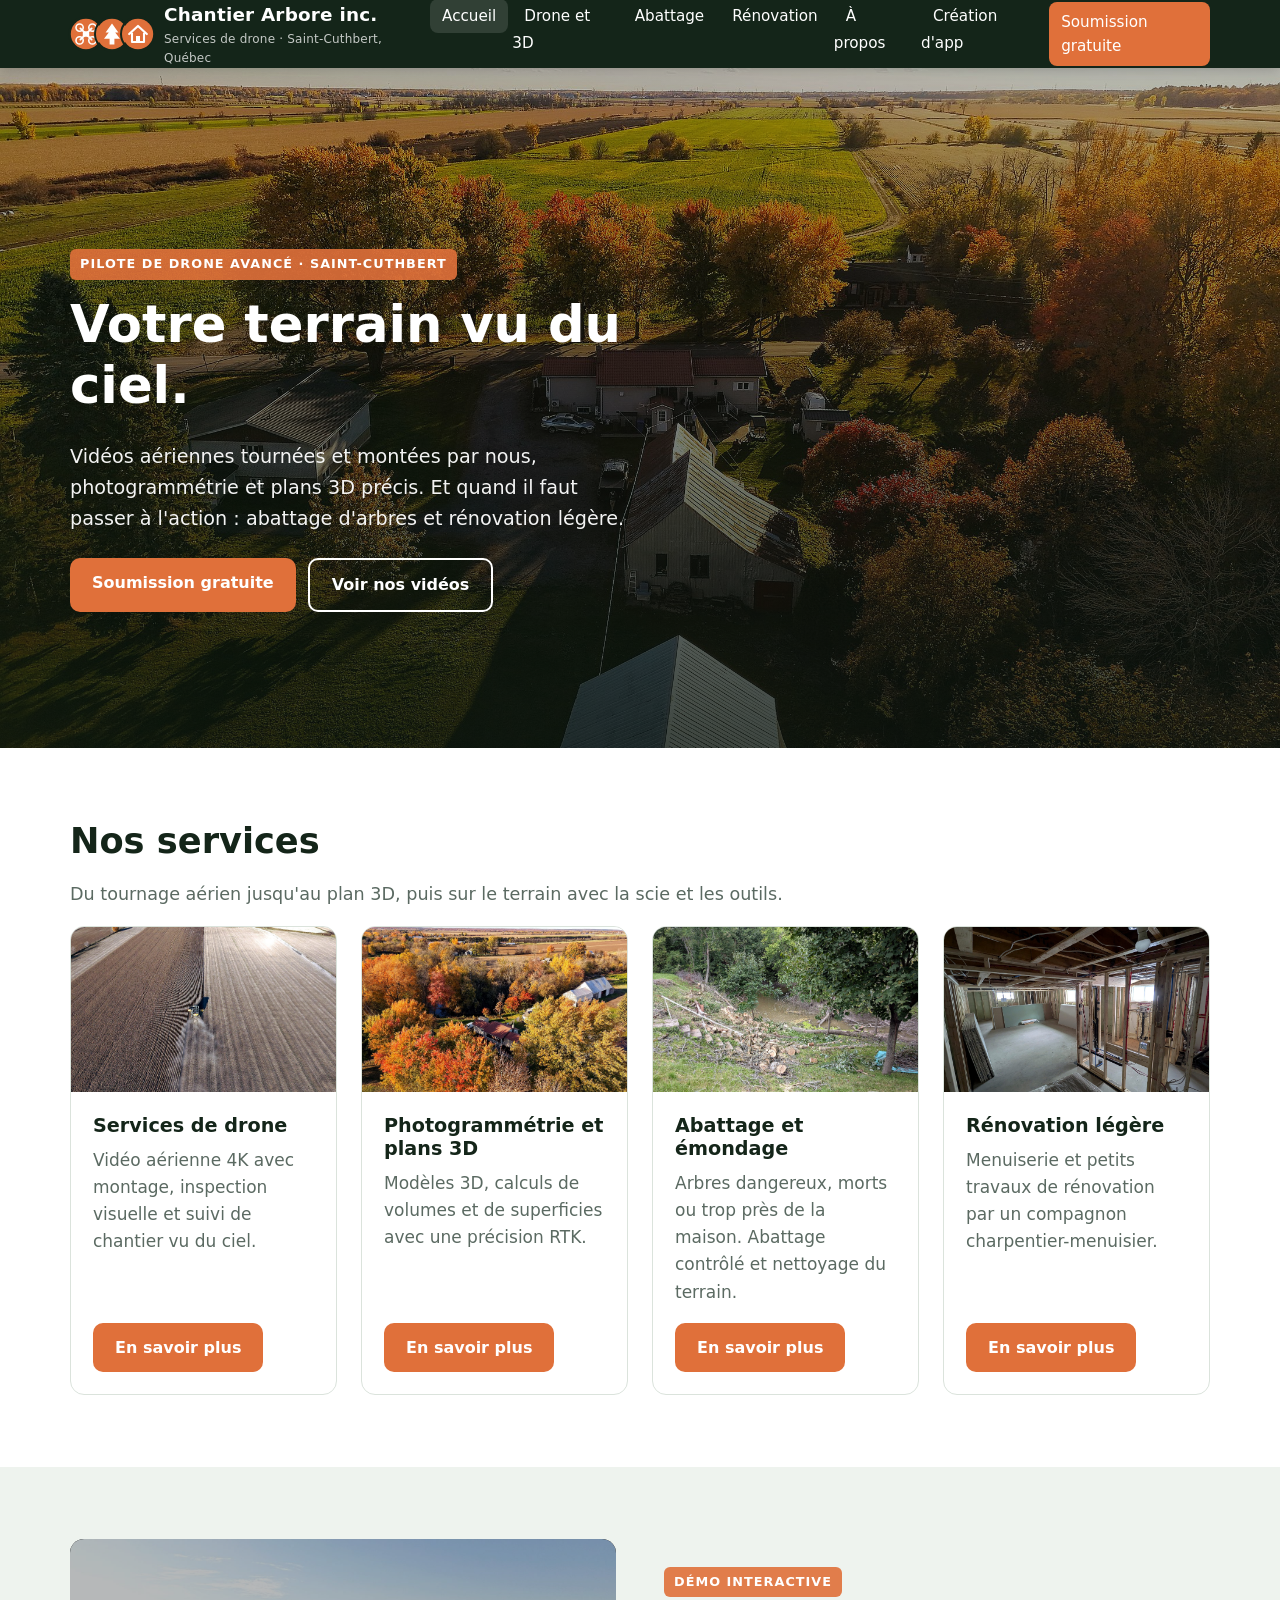
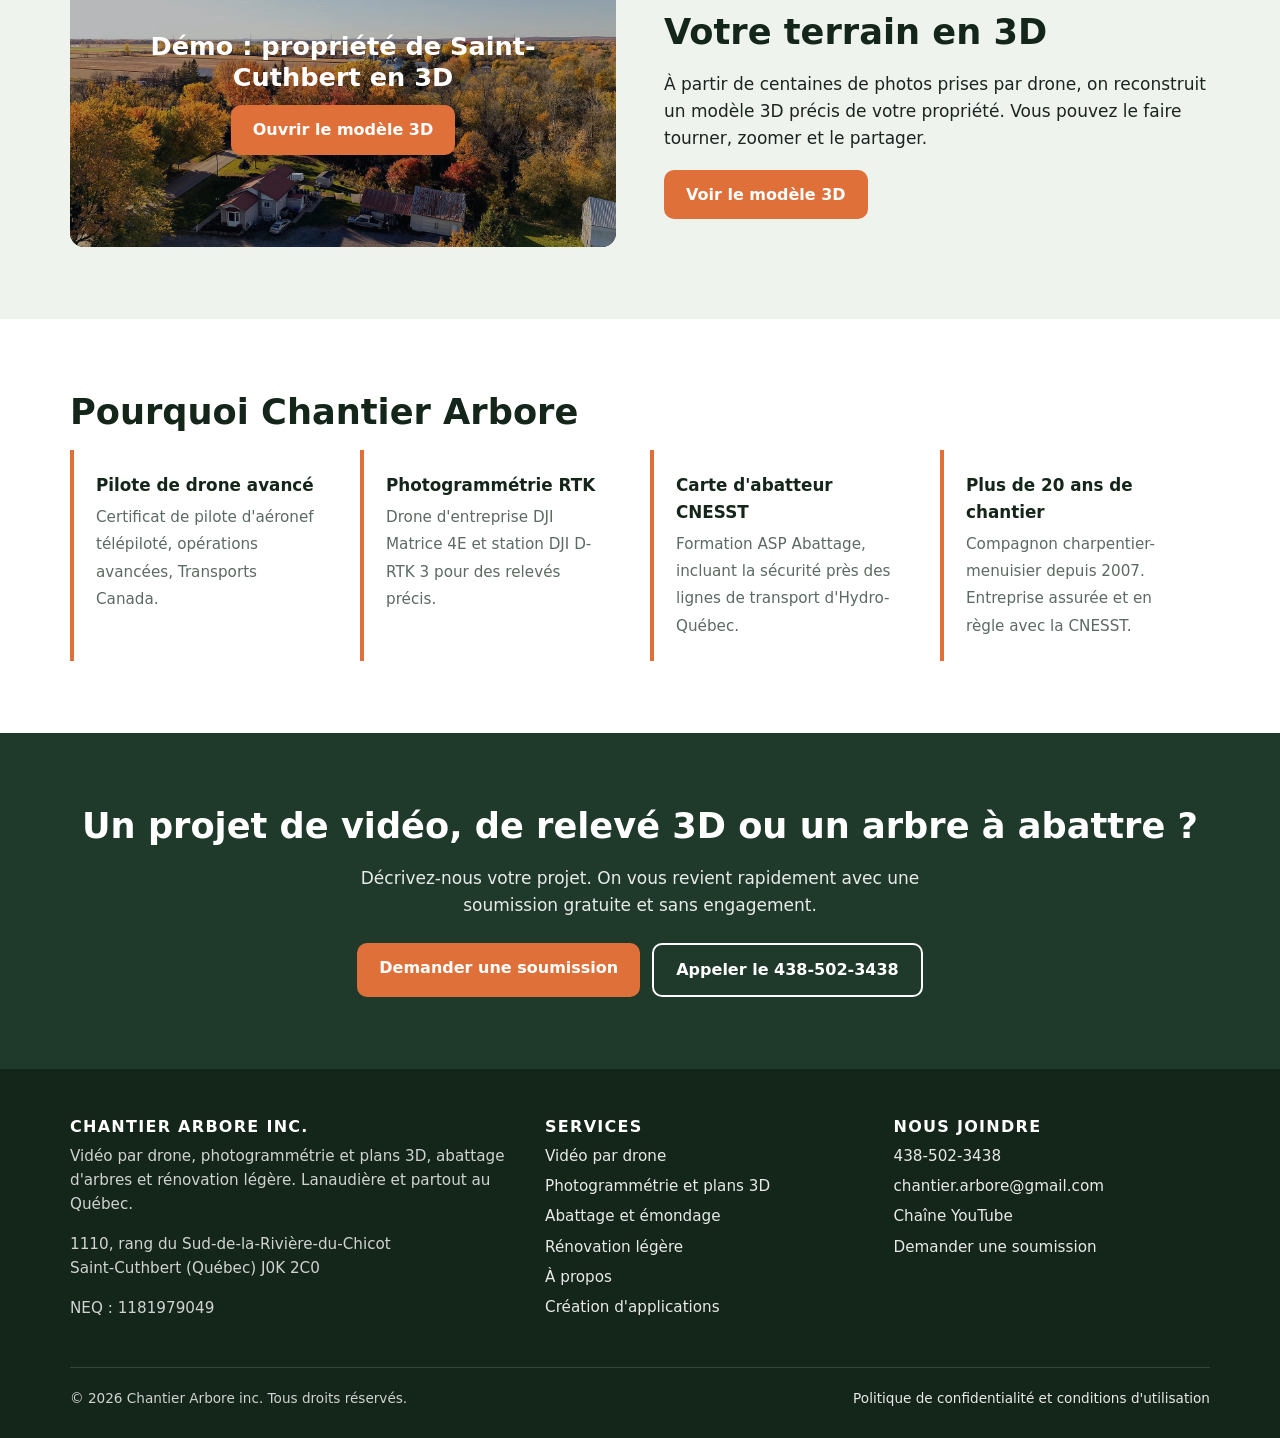
==== index.html @ ddde12d5 "Site web Chantier Arbore inc. — première mise en ligne Co-Authored-By: Claude Opus 5.5 <noreply@anth" ====
<!DOCTYPE html>
<html lang="fr-CA">
<head>
<meta charset="utf-8">
<meta name="viewport" content="width=device-width, initial-scale=1">
<title>Services de drone en Lanaudière et au Québec : vidéo, inspection, plans 3D | Chantier Arbore</title>
<meta name="description" content="Pilote de drone avancé certifié à Saint-Cuthbert (Lanaudière) : vidéo aérienne et montage, inspection visuelle, suivi de chantier vu du ciel, photogrammétrie RTK et plans 3D. Partout au Québec.">
<meta property="og:title" content="Services de drone en Lanaudière et au Québec : vidéo, inspection, plans 3D | Chantier Arbore">
<meta property="og:description" content="Pilote de drone avancé certifié à Saint-Cuthbert (Lanaudière) : vidéo aérienne et montage, inspection visuelle, suivi de chantier vu du ciel, photogrammétrie RTK et plans 3D. Partout au Québec.">
<meta property="og:image" content="images/drone-saint-cuthbert.jpg">
<link rel="icon" href="favicon.svg" type="image/svg+xml">
<link rel="stylesheet" href="style.css">
<script type="application/ld+json">{"@context": "https://schema.org", "@type": "ProfessionalService", "name": "Chantier Arbore inc.", "alternateName": ["Drone Chantier Arbore", "Chantier Arbore — Services de drone"], "description": "Services de drone au Québec : vidéo aérienne et montage, inspection visuelle, suivi de chantier vu du ciel, photogrammétrie RTK et plans 3D. Aussi abattage d'arbres et rénovation légère.", "telephone": "+1-438-502-3438", "email": "chantier.arbore@gmail.com", "address": {"@type": "PostalAddress", "streetAddress": "1110, rang du Sud-de-la-Rivière-du-Chicot", "addressLocality": "Saint-Cuthbert", "addressRegion": "QC", "postalCode": "J0K 2C0", "addressCountry": "CA"}, "areaServed": ["Lanaudière", "Mauricie", "Laurentides", "Montréal", "Québec"], "sameAs": ["https://www.youtube.com/@dronechantierarbore"], "knowsAbout": ["Drone", "Vidéo aérienne", "Photogrammétrie", "RTK", "Modélisation 3D", "Inspection par drone", "Abattage d'arbres"], "hasOfferCatalog": {"@type": "OfferCatalog", "name": "Services", "itemListElement": [{"@type": "Offer", "itemOffered": {"@type": "Service", "name": "Vidéo aérienne par drone et montage vidéo"}}, {"@type": "Offer", "itemOffered": {"@type": "Service", "name": "Inspection visuelle par drone"}}, {"@type": "Offer", "itemOffered": {"@type": "Service", "name": "Suivi de chantier vu du ciel"}}, {"@type": "Offer", "itemOffered": {"@type": "Service", "name": "Photogrammétrie RTK et plans 3D"}}, {"@type": "Offer", "itemOffered": {"@type": "Service", "name": "Calcul de volumes et de superficies par drone"}}, {"@type": "Offer", "itemOffered": {"@type": "Service", "name": "Inspection de toiture par drone"}}, {"@type": "Offer", "itemOffered": {"@type": "Service", "name": "Abattage et émondage d'arbres"}}, {"@type": "Offer", "itemOffered": {"@type": "Service", "name": "Rénovation légère et menuiserie"}}, {"@type": "Offer", "itemOffered": {"@type": "Service", "name": "Création d'applications Android"}}]}}</script>
</head>
<body>
<header class="entete">
  <div class="conteneur">
    <a class="logo" href="index.html"><span class="icones"><svg viewBox="0 0 40 40" aria-hidden="true"><circle cx="20" cy="20" r="19" fill="#e0703a"/><g stroke="#fff" stroke-width="2.4" stroke-linecap="round"><path d="M13 13l14 14M27 13L13 27"/></g><g fill="none" stroke="#fff" stroke-width="2"><circle cx="12" cy="12" r="4.5"/><circle cx="28" cy="12" r="4.5"/><circle cx="12" cy="28" r="4.5"/><circle cx="28" cy="28" r="4.5"/></g><rect x="16" y="16.5" width="8" height="7" rx="2" fill="#fff"/></svg><svg viewBox="0 0 40 40" aria-hidden="true"><circle cx="20" cy="20" r="19" fill="#e0703a"/><path d="M20 7l-8 11h4l-6 8h7v7h6v-7h7l-6-8h4z" fill="#fff"/></svg><svg viewBox="0 0 40 40" aria-hidden="true"><circle cx="20" cy="20" r="19" fill="#e0703a"/><path d="M9 20L20 10l11 10" fill="none" stroke="#fff" stroke-width="2.8" stroke-linecap="round" stroke-linejoin="round"/><path d="M12.5 18.5V30h15V18.5" fill="none" stroke="#fff" stroke-width="2.6" stroke-linejoin="round"/><rect x="17.5" y="22.5" width="5" height="7.5" fill="#fff"/></svg></span><span>Chantier Arbore inc.<small>Services de drone · Saint-Cuthbert, Québec</small></span></a>
    <button class="menu-toggle" aria-expanded="false" aria-controls="menu">Menu</button>
    <ul class="menu" id="menu">
      <li><a href="index.html" aria-current="page">Accueil</a></li>
      <li><a href="drone-3d.html">Drone et 3D</a></li>
      <li><a href="abattage-emondage.html">Abattage</a></li>
      <li><a href="renovation.html">Rénovation</a></li>
      <li><a href="a-propos.html">À propos</a></li>
      <li><a href="conteseveil.html">Création d'app</a></li>
      <li><a href="contact.html" class="bouton">Soumission gratuite</a></li>
    </ul>
  </div>
</header>
<main>
<section class="banniere" style="background-image:url('images/drone-saint-cuthbert.jpg')">
  <div class="conteneur">
    <span class="etiquette">Pilote de drone avancé · Saint-Cuthbert</span>
    <h1>Votre terrain vu du ciel.</h1>
    <p>Vidéos aériennes tournées et montées par nous, photogrammétrie et plans 3D précis. Et quand il faut passer à l'action : abattage d'arbres et rénovation légère.</p>
    <div class="actions"><a class="bouton" href="contact.html">Soumission gratuite</a> <a class="bouton secondaire" href="drone-3d.html#videos">Voir nos vidéos</a></div>
  </div>
</section>

<section>
  <div class="conteneur">
    <h2>Nos services</h2>
    <p class="intro">Du tournage aérien jusqu'au plan 3D, puis sur le terrain avec la scie et les outils.</p>
    <div class="grille quatre">
      <article class="carte">
        <img src="images/drone-champs.jpg" alt="Tracteur dans un champ filmé par drone" loading="lazy">
        <div class="corps">
          <h3>Services de drone</h3>
          <p>Vidéo aérienne 4K avec montage, inspection visuelle et suivi de chantier vu du ciel.</p>
          <a class="bouton contour" href="drone-3d.html">En savoir plus</a>
        </div>
      </article>
      <article class="carte">
        <img src="images/drone-cimes.jpg" alt="Propriété et arbres d'automne vus du ciel" loading="lazy">
        <div class="corps">
          <h3>Photogrammétrie et plans 3D</h3>
          <p>Modèles 3D, calculs de volumes et de superficies avec une précision RTK.</p>
          <a class="bouton contour" href="drone-3d.html#photogrammetrie">En savoir plus</a>
        </div>
      </article>
      <article class="carte">
        <img src="images/bois-coupe.jpg" alt="Billots coupés après un abattage" loading="lazy">
        <div class="corps">
          <h3>Abattage et émondage</h3>
          <p>Arbres dangereux, morts ou trop près de la maison. Abattage contrôlé et nettoyage du terrain.</p>
          <a class="bouton contour" href="abattage-emondage.html">En savoir plus</a>
        </div>
      </article>
      <article class="carte">
        <img src="images/renovation.jpg" alt="Charpente de murs dans un sous-sol en rénovation" loading="lazy">
        <div class="corps">
          <h3>Rénovation légère</h3>
          <p>Menuiserie et petits travaux de rénovation par un compagnon charpentier-menuisier.</p>
          <a class="bouton contour" href="renovation.html">En savoir plus</a>
        </div>
      </article>
    </div>
  </div>
</section>

<section class="pale">
  <div class="conteneur deux-col">
    <a class="demo3d" href="3d/index.html">
      <img src="images/drone-automne.jpg" alt="" loading="lazy">
      <div class="superpose"><div><h3>Démo : propriété de Saint-Cuthbert en 3D</h3><span class="bouton">Ouvrir le modèle 3D</span></div></div>
    </a>
    <div>
      <span class="etiquette">Démo interactive</span>
      <h2>Votre terrain en 3D</h2>
      <p>À partir de centaines de photos prises par drone, on reconstruit un modèle 3D précis de votre propriété. Vous pouvez le faire tourner, zoomer et le partager.</p>
      <a class="bouton" href="3d/index.html">Voir le modèle 3D</a>
    </div>
  </div>
</section>

<section>
  <div class="conteneur">
    <h2>Pourquoi Chantier Arbore</h2>
    <div class="atouts">
      <div class="atout"><strong>Pilote de drone avancé</strong><span>Certificat de pilote d'aéronef télépiloté, opérations avancées, Transports Canada.</span></div>
      <div class="atout"><strong>Photogrammétrie RTK</strong><span>Drone d'entreprise DJI Matrice 4E et station DJI D-RTK 3 pour des relevés précis.</span></div>
      <div class="atout"><strong>Carte d'abatteur CNESST</strong><span>Formation ASP Abattage, incluant la sécurité près des lignes de transport d'Hydro-Québec.</span></div>
      <div class="atout"><strong>Plus de 20 ans de chantier</strong><span>Compagnon charpentier-menuisier depuis 2007. Entreprise assurée et en règle avec la CNESST.</span></div>
    </div>
  </div>
</section>

<section class="appel">
  <div class="conteneur">
    <h2>Un projet de vidéo, de relevé 3D ou un arbre à abattre ?</h2>
    <p>Décrivez-nous votre projet. On vous revient rapidement avec une soumission gratuite et sans engagement.</p>
    <div class="actions">
      <a class="bouton" href="contact.html">Demander une soumission</a>
      <a class="bouton secondaire" href="tel:+14385023438">Appeler le 438-502-3438</a>
    </div>
  </div>
</section>
</main>
<footer class="pied">
  <div class="conteneur">
    <div class="colonnes">
      <div>
        <h3>Chantier Arbore inc.</h3>
        <p>Vidéo par drone, photogrammétrie et plans 3D, abattage d'arbres et rénovation légère. Lanaudière et partout au Québec.</p>
        <p>1110, rang du Sud-de-la-Rivière-du-Chicot<br>Saint-Cuthbert (Québec) J0K 2C0</p>
        <p>NEQ : 1181979049</p>
      </div>
      <div>
        <h3>Services</h3>
        <ul>
          <li><a href="drone-3d.html#videos">Vidéo par drone</a></li>
          <li><a href="drone-3d.html#photogrammetrie">Photogrammétrie et plans 3D</a></li>
          <li><a href="abattage-emondage.html">Abattage et émondage</a></li>
          <li><a href="renovation.html">Rénovation légère</a></li>
          <li><a href="a-propos.html">À propos</a></li>
          <li><a href="conteseveil.html">Création d'applications</a></li>
        </ul>
      </div>
      <div>
        <h3>Nous joindre</h3>
        <ul>
          <li><a href="tel:+14385023438">438-502-3438</a></li>
          <li><a href="mailto:chantier.arbore@gmail.com">chantier.arbore@gmail.com</a></li>
          <li><a href="https://www.youtube.com/@dronechantierarbore">Chaîne YouTube</a></li>
          <li><a href="contact.html">Demander une soumission</a></li>
        </ul>
      </div>
    </div>
    <div class="bas">
      <span>© <span class="annee">2026</span> Chantier Arbore inc. Tous droits réservés.</span>
      <span><a href="https://conteseveilstudio-cmd.github.io/conteseveil-legal/">Politique de confidentialité et conditions d'utilisation</a></span>
    </div>
  </div>
</footer>
<script src="script.js"></script>
</body>
</html>
---- style.css ----
:root {
  --vert: #1f3a2b;
  --vert-fonce: #142519;
  --vert-pale: #eef3ee;
  --orange: #e0703a;
  --orange-fonce: #c75a26;
  --texte: #1c2420;
  --doux: #5b6a62;
  --ligne: #dbe3dc;
  --blanc: #ffffff;
  --rayon: 14px;
  --max: 1140px;
}

* { box-sizing: border-box; }
html { scroll-behavior: smooth; }
body {
  margin: 0;
  font: 17px/1.6 "Segoe UI", system-ui, -apple-system, Roboto, sans-serif;
  color: var(--texte);
  background: var(--blanc);
}
img { max-width: 100%; display: block; }
a { color: var(--orange-fonce); }
h1, h2, h3 { line-height: 1.2; margin: 0 0 .5em; color: var(--vert-fonce); }
h1 { font-size: clamp(2rem, 5vw, 3.2rem); }
h2 { font-size: clamp(1.6rem, 3.5vw, 2.2rem); }
h3 { font-size: 1.2rem; }
p { margin: 0 0 1em; }

.conteneur { width: min(var(--max), 100% - 40px); margin-inline: auto; }

/* ---------- En-tête ---------- */
.entete {
  position: sticky; top: 0; z-index: 50;
  background: var(--vert-fonce); color: var(--blanc);
  box-shadow: 0 2px 12px rgba(0,0,0,.2);
}
.entete .conteneur { display: flex; align-items: center; justify-content: space-between; gap: 16px; min-height: 68px; }
.logo { display: flex; align-items: center; gap: 10px; color: var(--blanc); text-decoration: none; font-weight: 700; font-size: 1.15rem; letter-spacing: .2px; }
.logo svg { width: 34px; height: 34px; flex: none; }
.logo small { display: block; font-weight: 400; font-size: .75rem; opacity: .75; }
.menu { display: flex; gap: 4px; list-style: none; margin: 0; padding: 0; }
.menu a { color: var(--blanc); text-decoration: none; padding: 8px 12px; border-radius: 8px; font-weight: 500; font-size: .95rem; }
.menu a:hover, .menu a[aria-current="page"] { background: rgba(255,255,255,.12); }
.menu .bouton { background: var(--orange); }
.menu .bouton:hover, .menu .bouton[aria-current="page"] { background: var(--orange-fonce); }
.menu-toggle { display: none; background: none; border: 1px solid rgba(255,255,255,.4); color: var(--blanc); border-radius: 8px; padding: 8px 12px; font: inherit; cursor: pointer; }

@media (max-width: 1080px) {
  .menu-toggle { display: block; }
  .menu { display: none; position: absolute; top: 68px; left: 0; right: 0; flex-direction: column; background: var(--vert-fonce); padding: 10px 20px 20px; }
  .menu.ouvert { display: flex; }
  .menu a { display: block; padding: 12px; }
}

/* ---------- Boutons ---------- */
.bouton {
  display: inline-block; background: var(--orange); color: var(--blanc) !important;
  text-decoration: none; font-weight: 600; padding: 12px 22px; border-radius: 10px;
  border: 0; cursor: pointer; font-size: 1rem; transition: background .15s;
}
.bouton:hover { background: var(--orange-fonce); }
.bouton.secondaire { background: transparent; border: 2px solid var(--blanc); }
.bouton.secondaire:hover { background: rgba(255,255,255,.12); }
/* Boutons « En savoir plus » des cartes : orange comme les autres */
.bouton.contour { background: var(--orange); }
.bouton.contour:hover { background: var(--orange-fonce); }

/* ---------- Bannière ---------- */
.banniere {
  position: relative; color: var(--blanc);
  min-height: min(78vh, 680px); display: flex; align-items: flex-end;
  background: var(--vert-fonce) center/cover no-repeat;
}
.banniere::before { content: ""; position: absolute; inset: 0; background: linear-gradient(180deg, rgba(10,20,14,.25) 0%, rgba(10,20,14,.78) 100%); }
.banniere .conteneur { position: relative; padding: 80px 0 64px; }
.banniere h1 { color: var(--blanc); max-width: 16ch; }
.banniere p { font-size: 1.2rem; max-width: 46ch; opacity: .95; }
.banniere .actions { display: flex; flex-wrap: wrap; gap: 12px; margin-top: 24px; }
.banniere.courte { min-height: 360px; }
.etiquette { display: inline-block; background: rgba(224,112,58,.9); color: var(--blanc); font-size: .8rem; font-weight: 700; text-transform: uppercase; letter-spacing: .08em; padding: 5px 10px; border-radius: 6px; margin-bottom: 14px; }

/* ---------- Sections ---------- */
section { padding: 72px 0; }
section.pale { background: var(--vert-pale); }
.intro { max-width: 70ch; color: var(--doux); font-size: 1.1rem; }

.grille { display: grid; gap: 24px; grid-template-columns: repeat(auto-fit, minmax(260px, 1fr)); }
.carte {
  background: var(--blanc); border: 1px solid var(--ligne); border-radius: var(--rayon);
  overflow: hidden; display: flex; flex-direction: column;
}
.carte img { aspect-ratio: 16/10; object-fit: cover; width: 100%; }
.carte .corps { padding: 22px; flex: 1; display: flex; flex-direction: column; }
.carte .corps p { color: var(--doux); }
.carte .corps .bouton { margin-top: auto; align-self: flex-start; }

.deux-col { display: grid; gap: 48px; grid-template-columns: 1fr 1fr; align-items: center; }
.deux-col img { border-radius: var(--rayon); width: 100%; aspect-ratio: 4/3; object-fit: cover; }
@media (max-width: 860px) { .deux-col { grid-template-columns: 1fr; gap: 28px; } }

.liste-check { list-style: none; padding: 0; margin: 0 0 1em; }
.liste-check li { position: relative; padding-left: 30px; margin-bottom: 10px; }
.liste-check li::before { content: ""; position: absolute; left: 0; top: 6px; width: 18px; height: 18px; border-radius: 50%; background: var(--orange) url("data:image/svg+xml,%3Csvg xmlns='http://www.w3.org/2000/svg' viewBox='0 0 24 24' fill='none' stroke='white' stroke-width='3.5' stroke-linecap='round' stroke-linejoin='round'%3E%3Cpath d='M5 12l5 5 9-10'/%3E%3C/svg%3E") center/12px no-repeat; }

.atouts { display: grid; gap: 20px; grid-template-columns: repeat(auto-fit, minmax(220px, 1fr)); }
.atout { padding: 22px; border-left: 4px solid var(--orange); background: var(--blanc); border-radius: 0 var(--rayon) var(--rayon) 0; }
.atout strong { display: block; color: var(--vert-fonce); font-size: 1.05rem; margin-bottom: 4px; }
.atout span { color: var(--doux); font-size: .95rem; }

/* ---------- Appel à l'action ---------- */
.appel { background: var(--vert); color: var(--blanc); text-align: center; }
.appel h2 { color: var(--blanc); }
.appel p { opacity: .9; max-width: 56ch; margin-inline: auto; }
.appel .actions { display: flex; justify-content: center; flex-wrap: wrap; gap: 12px; margin-top: 24px; }

/* ---------- Démo 3D ---------- */
.demo3d { position: relative; border-radius: var(--rayon); overflow: hidden; background: #0d1115; }
.demo3d img { width: 100%; aspect-ratio: 16/9; object-fit: cover; opacity: .7; }
.demo3d .superpose { position: absolute; inset: 0; display: grid; place-items: center; text-align: center; color: var(--blanc); padding: 20px; }
.demo3d .superpose h3 { color: var(--blanc); font-size: 1.6rem; }

/* ---------- Contact ---------- */
.contact-grille { display: grid; gap: 40px; grid-template-columns: 1fr 1.3fr; }
@media (max-width: 860px) { .contact-grille { grid-template-columns: 1fr; } }
.coord { list-style: none; padding: 0; margin: 0; }
.coord li { padding: 16px 0; border-bottom: 1px solid var(--ligne); }
.coord li span { display: block; color: var(--doux); font-size: .85rem; text-transform: uppercase; letter-spacing: .06em; }
.coord li a, .coord li strong { font-size: 1.15rem; font-weight: 600; color: var(--vert-fonce); text-decoration: none; }
.coord li a:hover { color: var(--orange-fonce); }

form { display: grid; gap: 16px; background: var(--vert-pale); padding: 28px; border-radius: var(--rayon); }
form .ligne2 { display: grid; gap: 16px; grid-template-columns: 1fr 1fr; }
@media (max-width: 560px) { form .ligne2 { grid-template-columns: 1fr; } }
label { display: grid; gap: 6px; font-weight: 600; font-size: .95rem; color: var(--vert-fonce); }
input, select, textarea {
  font: inherit; font-weight: 400; padding: 12px 14px; border: 1px solid var(--ligne);
  border-radius: 10px; background: var(--blanc); color: var(--texte); width: 100%;
}
input:focus, select:focus, textarea:focus { outline: 2px solid var(--orange); outline-offset: 1px; border-color: transparent; }
textarea { min-height: 140px; resize: vertical; }
.note { font-size: .85rem; color: var(--doux); }

/* ---------- Pied de page ---------- */
.pied { background: var(--vert-fonce); color: rgba(255,255,255,.8); padding: 48px 0 28px; font-size: .95rem; }
.pied .colonnes { display: grid; gap: 32px; grid-template-columns: 1.4fr 1fr 1fr; }
@media (max-width: 760px) { .pied .colonnes { grid-template-columns: 1fr; } }
.pied h3 { color: var(--blanc); font-size: 1rem; text-transform: uppercase; letter-spacing: .08em; }
.pied a { color: rgba(255,255,255,.9); text-decoration: none; }
.pied a:hover { color: var(--orange); }
.pied ul { list-style: none; padding: 0; margin: 0; }
.pied li { margin-bottom: 6px; }
.pied .bas { border-top: 1px solid rgba(255,255,255,.15); margin-top: 32px; padding-top: 20px; font-size: .85rem; display: flex; flex-wrap: wrap; gap: 8px 24px; justify-content: space-between; }

/* ---------- Galerie ---------- */
.galerie { display: grid; gap: 14px; grid-template-columns: repeat(auto-fit, minmax(240px, 1fr)); }
.galerie img { width: 100%; aspect-ratio: 4/3; object-fit: cover; border-radius: var(--rayon); }

/* ---------- Vidéos YouTube ---------- */
.videos { display: grid; gap: 22px; grid-template-columns: repeat(auto-fit, minmax(300px, 1fr)); }
.video { margin: 0; }
.video button, .video iframe { display: block; width: 100%; aspect-ratio: 16/9; border: 0; border-radius: var(--rayon); overflow: hidden; }
.video button { position: relative; padding: 0; cursor: pointer; background: #000; }
.video button img { width: 100%; height: 100%; object-fit: cover; transition: transform .3s, opacity .3s; opacity: .9; }
.video button:hover img { transform: scale(1.03); opacity: 1; }
.video .lecture { position: absolute; inset: 0; margin: auto; width: 68px; height: 48px; border-radius: 12px; background: var(--orange); }
.video .lecture::after { content: ""; position: absolute; inset: 0; margin: auto; width: 0; height: 0; border-style: solid; border-width: 10px 0 10px 18px; border-color: transparent transparent transparent #fff; transform: translateX(3px); }
.video figcaption { margin-top: 8px; font-weight: 600; color: var(--vert-fonce); }
.grille.quatre { grid-template-columns: repeat(auto-fit, minmax(210px, 1fr)); }
.liste-check.colonnes2 { display: grid; grid-template-columns: repeat(auto-fit, minmax(280px, 1fr)); gap: 0 24px; margin-bottom: 28px; }
.galerie.legendes figure { margin: 0; }
.galerie.legendes figcaption { margin-top: 8px; font-weight: 600; color: var(--vert-fonce); font-size: .95rem; }

/* ---------- Logo à 3 pastilles ---------- */
.logo .icones { display: flex; flex: none; }
.logo .icones svg { width: 32px; height: 32px; border-radius: 50%; box-shadow: 0 0 0 2px var(--vert-fonce); }
.logo .icones svg + svg { margin-left: -6px; }
@media (max-width: 420px) { .logo .icones svg { width: 26px; height: 26px; } }

/* ---------- Sommaire drone + FAQ ---------- */
.sommaire { padding: 36px 0; }
a.atout { text-decoration: none; transition: transform .15s, box-shadow .15s; }
a.atout:hover { transform: translateY(-2px); box-shadow: 0 6px 18px rgba(0,0,0,.08); }
.faq { display: grid; gap: 12px; max-width: 860px; }
.faq details { border: 1px solid var(--ligne); border-radius: var(--rayon); padding: 16px 20px; background: var(--blanc); }
.faq summary { cursor: pointer; font-weight: 600; color: var(--vert-fonce); font-size: 1.05rem; }
.faq details[open] summary { color: var(--orange-fonce); margin-bottom: 8px; }
.faq details p { margin: 0; color: var(--doux); }
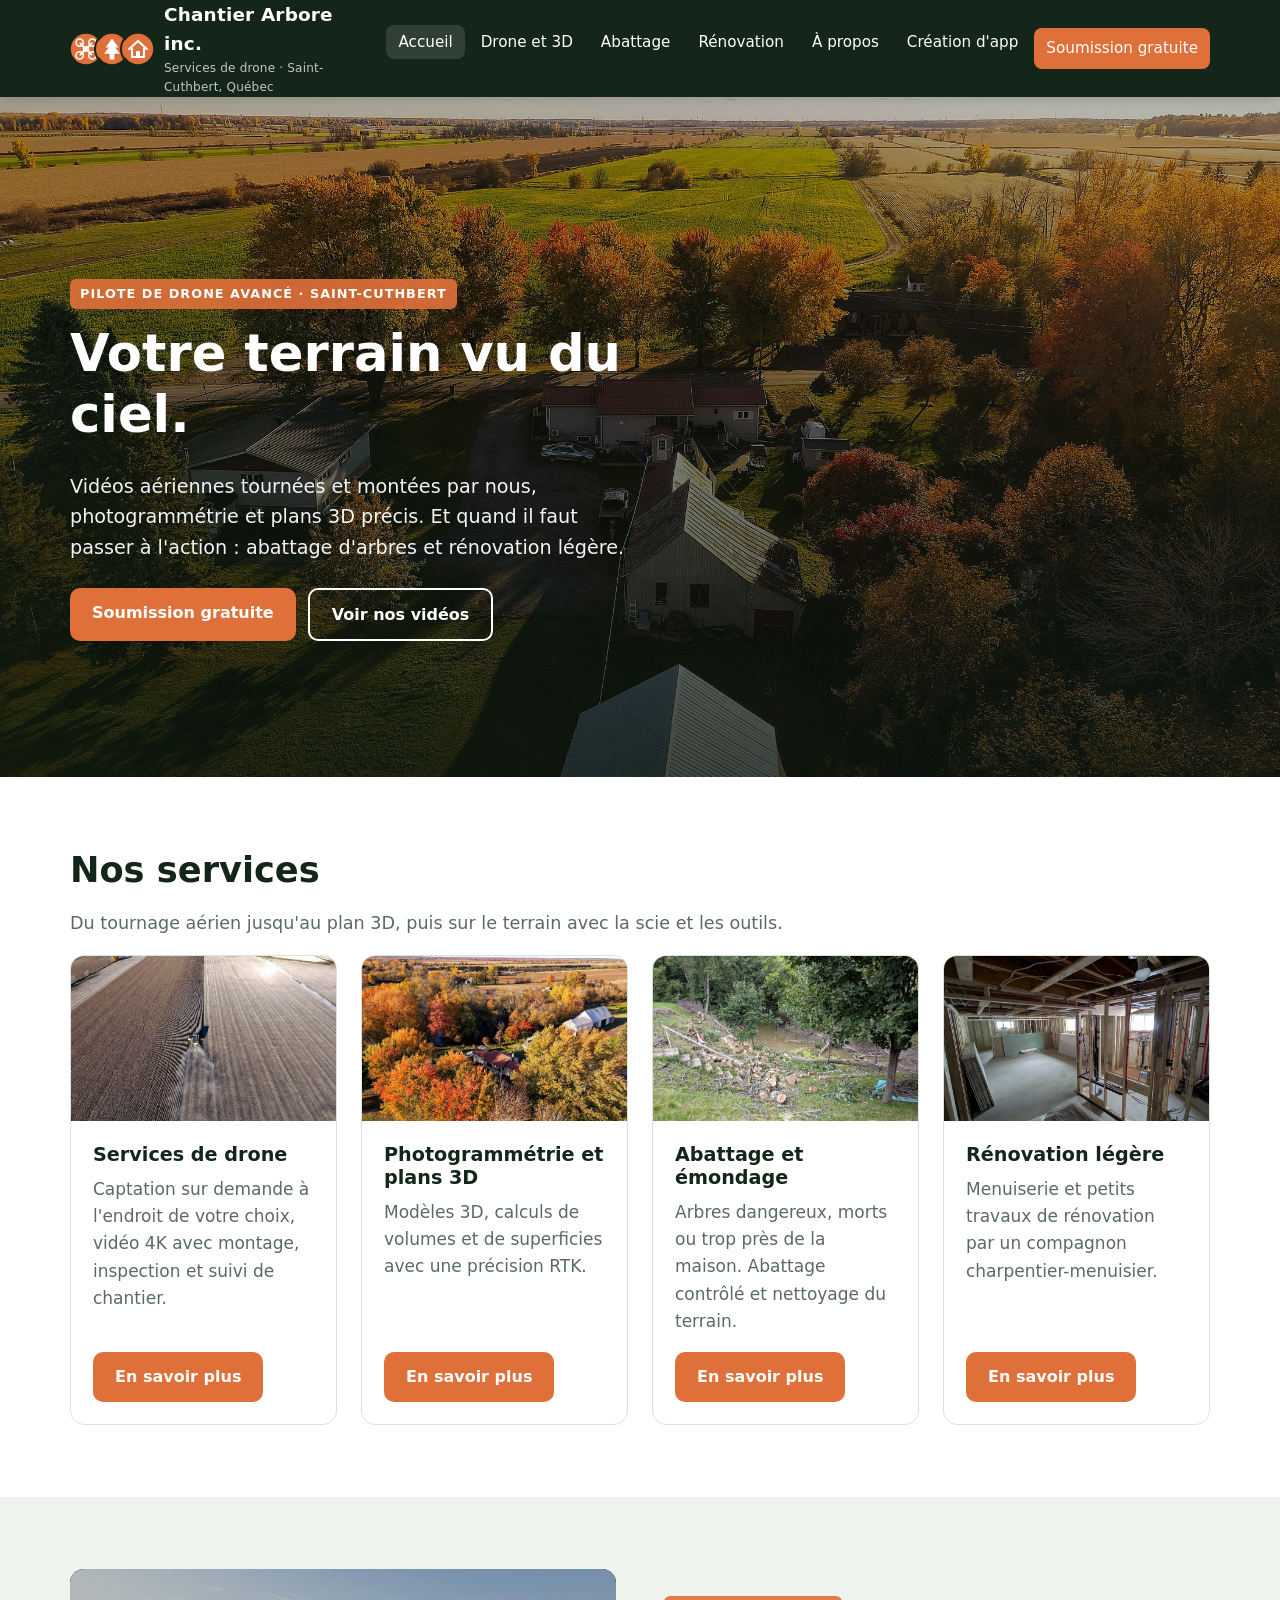
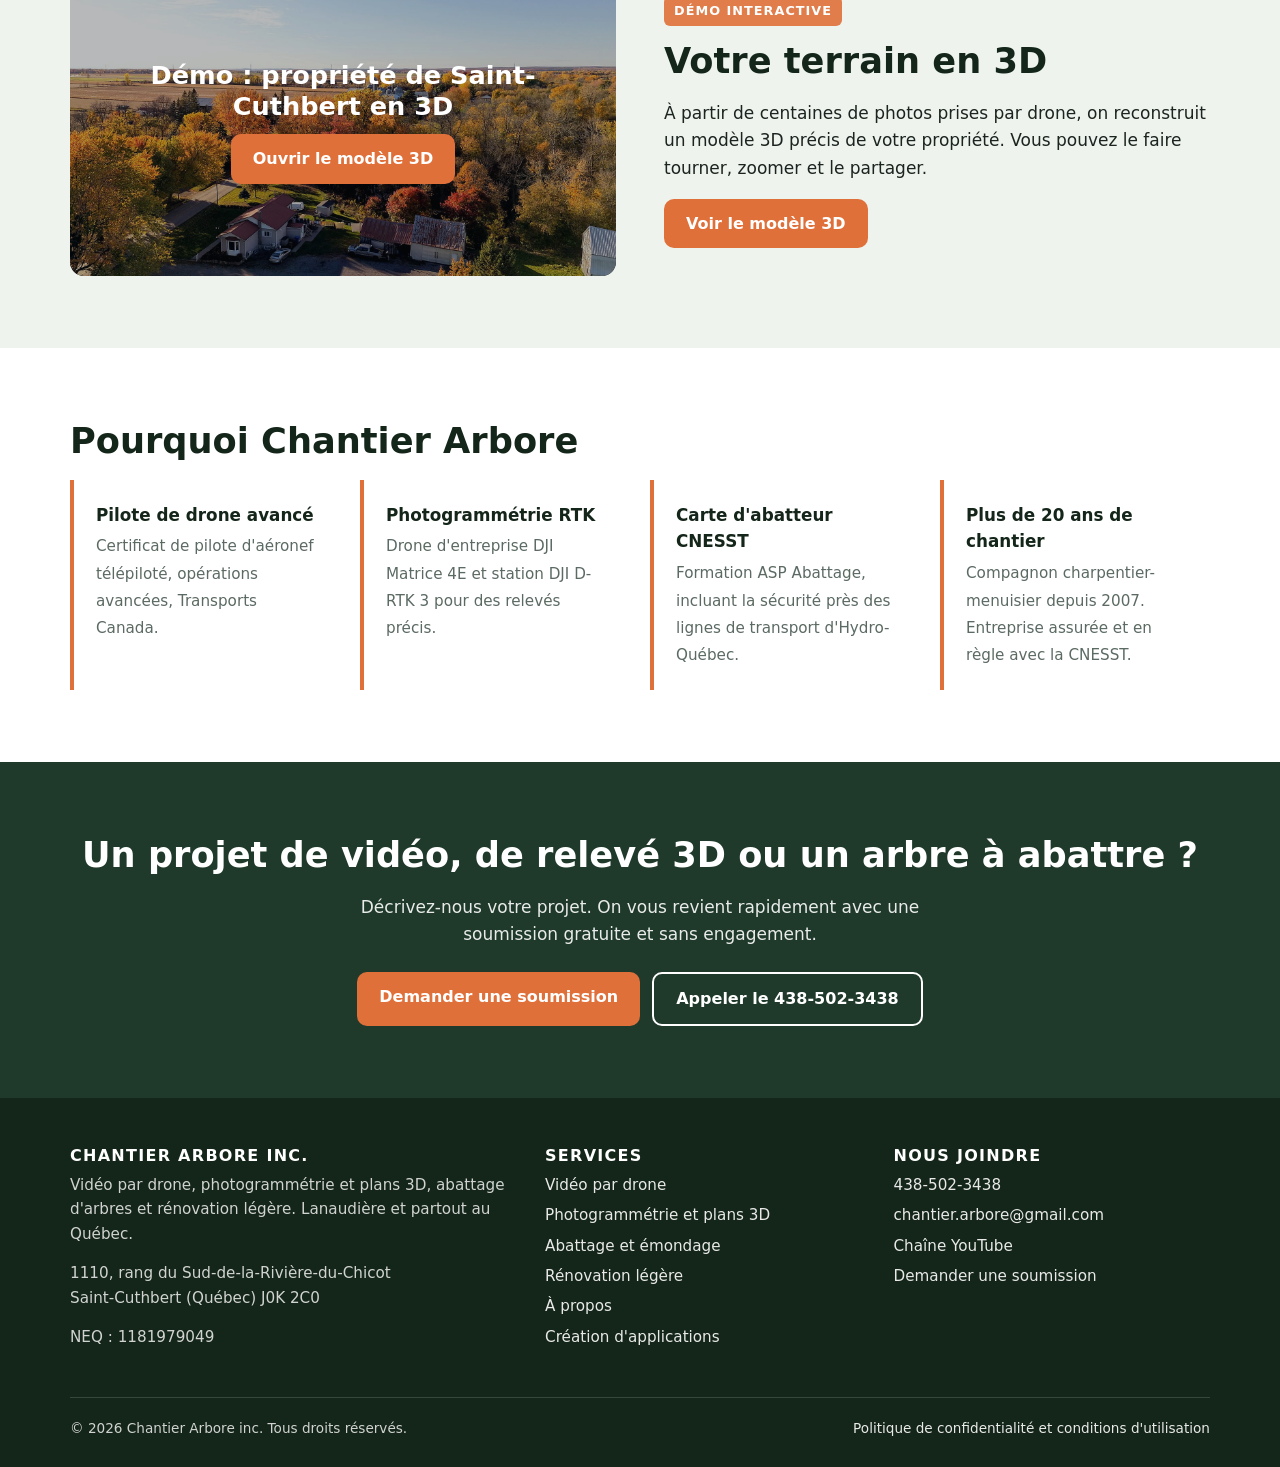
==== commit ad74009d: "Service de captation aérienne sur demande, champs lieu et date, menu sur une ligne Co-Authored-By: C" ====
--- a/index.html
+++ b/index.html
@@ -10,7 +10,8 @@
 <meta property="og:image" content="images/drone-saint-cuthbert.jpg">
 <link rel="icon" href="favicon.svg" type="image/svg+xml">
 <link rel="stylesheet" href="style.css">
-<script type="application/ld+json">{"@context": "https://schema.org", "@type": "ProfessionalService", "name": "Chantier Arbore inc.", "alternateName": ["Drone Chantier Arbore", "Chantier Arbore — Services de drone"], "description": "Services de drone au Québec : vidéo aérienne et montage, inspection visuelle, suivi de chantier vu du ciel, photogrammétrie RTK et plans 3D. Aussi abattage d'arbres et rénovation légère.", "telephone": "+1-438-502-3438", "email": "chantier.arbore@gmail.com", "address": {"@type": "PostalAddress", "streetAddress": "1110, rang du Sud-de-la-Rivière-du-Chicot", "addressLocality": "Saint-Cuthbert", "addressRegion": "QC", "postalCode": "J0K 2C0", "addressCountry": "CA"}, "areaServed": ["Lanaudière", "Mauricie", "Laurentides", "Montréal", "Québec"], "sameAs": ["https://www.youtube.com/@dronechantierarbore"], "knowsAbout": ["Drone", "Vidéo aérienne", "Photogrammétrie", "RTK", "Modélisation 3D", "Inspection par drone", "Abattage d'arbres"], "hasOfferCatalog": {"@type": "OfferCatalog", "name": "Services", "itemListElement": [{"@type": "Offer", "itemOffered": {"@type": "Service", "name": "Vidéo aérienne par drone et montage vidéo"}}, {"@type": "Offer", "itemOffered": {"@type": "Service", "name": "Inspection visuelle par drone"}}, {"@type": "Offer", "itemOffered": {"@type": "Service", "name": "Suivi de chantier vu du ciel"}}, {"@type": "Offer", "itemOffered": {"@type": "Service", "name": "Photogrammétrie RTK et plans 3D"}}, {"@type": "Offer", "itemOffered": {"@type": "Service", "name": "Calcul de volumes et de superficies par drone"}}, {"@type": "Offer", "itemOffered": {"@type": "Service", "name": "Inspection de toiture par drone"}}, {"@type": "Offer", "itemOffered": {"@type": "Service", "name": "Abattage et émondage d'arbres"}}, {"@type": "Offer", "itemOffered": {"@type": "Service", "name": "Rénovation légère et menuiserie"}}, {"@type": "Offer", "itemOffered": {"@type": "Service", "name": "Création d'applications Android"}}]}}</script>
+<link rel="canonical" href="https://dronechantierarbore.ca/">
+<script type="application/ld+json">{"@context": "https://schema.org", "@type": "ProfessionalService", "name": "Chantier Arbore inc.", "alternateName": ["Drone Chantier Arbore", "Chantier Arbore — Services de drone"], "description": "Services de drone au Québec : vidéo aérienne et montage, inspection visuelle, suivi de chantier vu du ciel, photogrammétrie RTK et plans 3D. Aussi abattage d'arbres et rénovation légère.", "telephone": "+1-438-502-3438", "email": "chantier.arbore@gmail.com", "address": {"@type": "PostalAddress", "streetAddress": "1110, rang du Sud-de-la-Rivière-du-Chicot", "addressLocality": "Saint-Cuthbert", "addressRegion": "QC", "postalCode": "J0K 2C0", "addressCountry": "CA"}, "areaServed": ["Lanaudière", "Mauricie", "Laurentides", "Montréal", "Québec"], "sameAs": ["https://www.youtube.com/@dronechantierarbore"], "knowsAbout": ["Drone", "Vidéo aérienne", "Photogrammétrie", "RTK", "Modélisation 3D", "Inspection par drone", "Abattage d'arbres"], "hasOfferCatalog": {"@type": "OfferCatalog", "name": "Services", "itemListElement": [{"@type": "Offer", "itemOffered": {"@type": "Service", "name": "Captation aérienne par drone sur demande"}}, {"@type": "Offer", "itemOffered": {"@type": "Service", "name": "Vidéo aérienne par drone et montage vidéo"}}, {"@type": "Offer", "itemOffered": {"@type": "Service", "name": "Inspection visuelle par drone"}}, {"@type": "Offer", "itemOffered": {"@type": "Service", "name": "Suivi de chantier vu du ciel"}}, {"@type": "Offer", "itemOffered": {"@type": "Service", "name": "Photogrammétrie RTK et plans 3D"}}, {"@type": "Offer", "itemOffered": {"@type": "Service", "name": "Calcul de volumes et de superficies par drone"}}, {"@type": "Offer", "itemOffered": {"@type": "Service", "name": "Inspection de toiture par drone"}}, {"@type": "Offer", "itemOffered": {"@type": "Service", "name": "Abattage et émondage d'arbres"}}, {"@type": "Offer", "itemOffered": {"@type": "Service", "name": "Rénovation légère et menuiserie"}}, {"@type": "Offer", "itemOffered": {"@type": "Service", "name": "Création d'applications Android"}}]}, "url": "https://dronechantierarbore.ca/"}</script>
 </head>
 <body>
 <header class="entete">
@@ -47,7 +48,7 @@
         <img src="images/drone-champs.jpg" alt="Tracteur dans un champ filmé par drone" loading="lazy">
         <div class="corps">
           <h3>Services de drone</h3>
-          <p>Vidéo aérienne 4K avec montage, inspection visuelle et suivi de chantier vu du ciel.</p>
+          <p>Captation sur demande à l'endroit de votre choix, vidéo 4K avec montage, inspection et suivi de chantier.</p>
           <a class="bouton contour" href="drone-3d.html">En savoir plus</a>
         </div>
       </article>
--- a/style.css
+++ b/style.css
@@ -41,13 +41,13 @@
 .logo svg { width: 34px; height: 34px; flex: none; }
 .logo small { display: block; font-weight: 400; font-size: .75rem; opacity: .75; }
 .menu { display: flex; gap: 4px; list-style: none; margin: 0; padding: 0; }
-.menu a { color: var(--blanc); text-decoration: none; padding: 8px 12px; border-radius: 8px; font-weight: 500; font-size: .95rem; }
+.menu a { white-space: nowrap; color: var(--blanc); text-decoration: none; padding: 8px 12px; border-radius: 8px; font-weight: 500; font-size: .95rem; }
 .menu a:hover, .menu a[aria-current="page"] { background: rgba(255,255,255,.12); }
 .menu .bouton { background: var(--orange); }
 .menu .bouton:hover, .menu .bouton[aria-current="page"] { background: var(--orange-fonce); }
 .menu-toggle { display: none; background: none; border: 1px solid rgba(255,255,255,.4); color: var(--blanc); border-radius: 8px; padding: 8px 12px; font: inherit; cursor: pointer; }
 
-@media (max-width: 1080px) {
+@media (max-width: 1240px) {
   .menu-toggle { display: block; }
   .menu { display: none; position: absolute; top: 68px; left: 0; right: 0; flex-direction: column; background: var(--vert-fonce); padding: 10px 20px 20px; }
   .menu.ouvert { display: flex; }
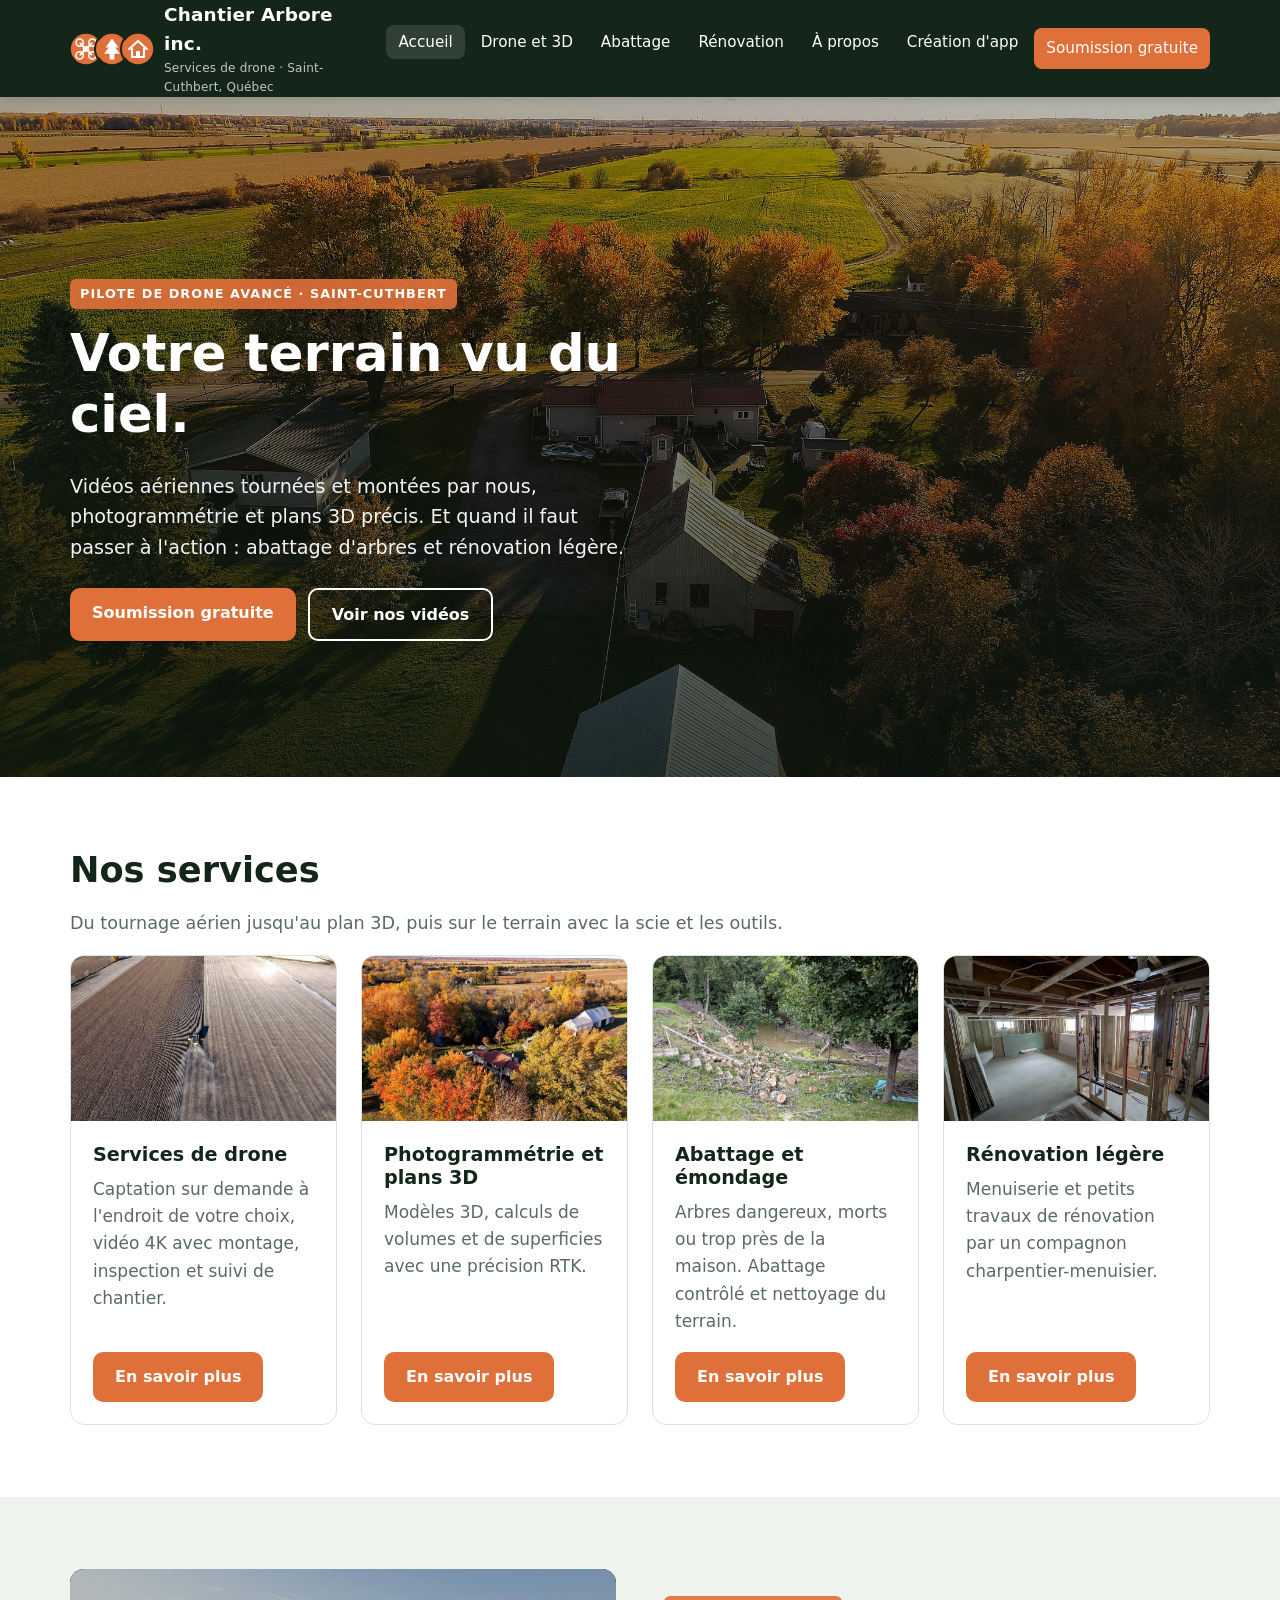
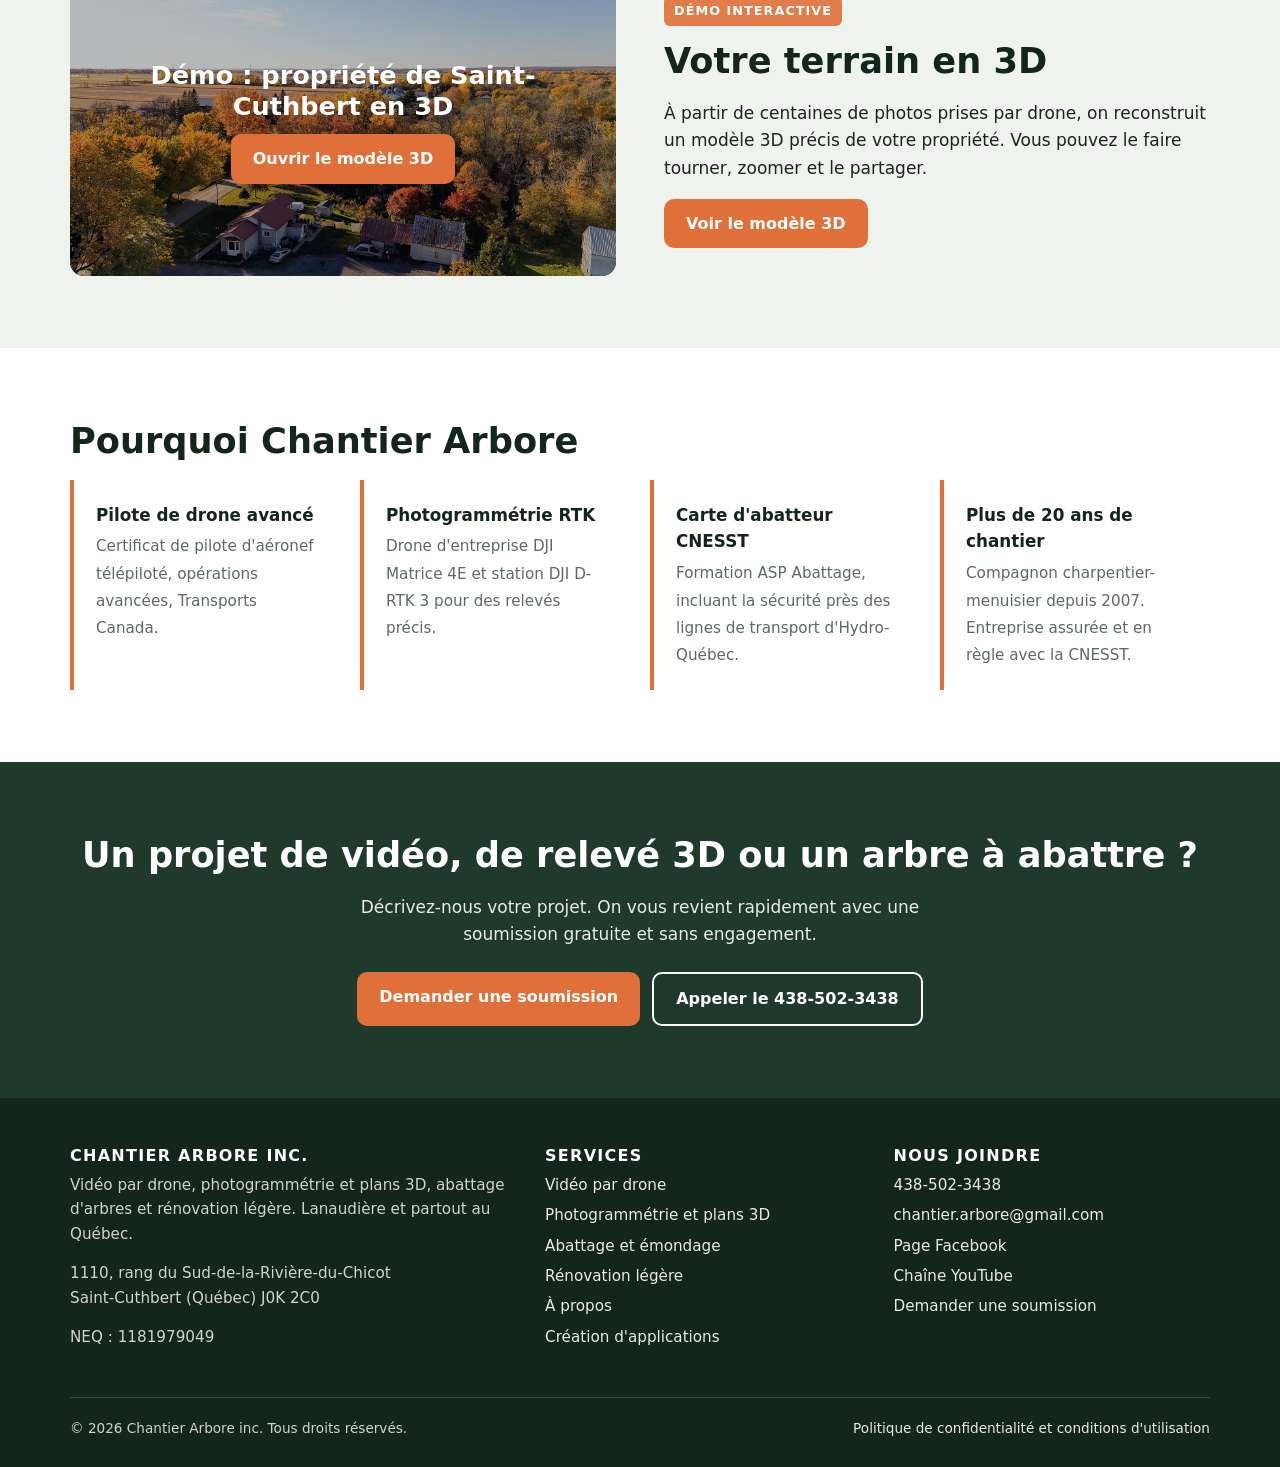
==== commit 11bd79e1: "Lien vers la page Facebook (pied de page, contact, données Google) Co-Authored-By: Claude Opus 5.5 <" ====
--- a/index.html
+++ b/index.html
@@ -11,7 +11,7 @@
 <link rel="icon" href="favicon.svg" type="image/svg+xml">
 <link rel="stylesheet" href="style.css">
 <link rel="canonical" href="https://dronechantierarbore.ca/">
-<script type="application/ld+json">{"@context": "https://schema.org", "@type": "ProfessionalService", "name": "Chantier Arbore inc.", "alternateName": ["Drone Chantier Arbore", "Chantier Arbore — Services de drone"], "description": "Services de drone au Québec : vidéo aérienne et montage, inspection visuelle, suivi de chantier vu du ciel, photogrammétrie RTK et plans 3D. Aussi abattage d'arbres et rénovation légère.", "telephone": "+1-438-502-3438", "email": "chantier.arbore@gmail.com", "address": {"@type": "PostalAddress", "streetAddress": "1110, rang du Sud-de-la-Rivière-du-Chicot", "addressLocality": "Saint-Cuthbert", "addressRegion": "QC", "postalCode": "J0K 2C0", "addressCountry": "CA"}, "areaServed": ["Lanaudière", "Mauricie", "Laurentides", "Montréal", "Québec"], "sameAs": ["https://www.youtube.com/@dronechantierarbore"], "knowsAbout": ["Drone", "Vidéo aérienne", "Photogrammétrie", "RTK", "Modélisation 3D", "Inspection par drone", "Abattage d'arbres"], "hasOfferCatalog": {"@type": "OfferCatalog", "name": "Services", "itemListElement": [{"@type": "Offer", "itemOffered": {"@type": "Service", "name": "Captation aérienne par drone sur demande"}}, {"@type": "Offer", "itemOffered": {"@type": "Service", "name": "Vidéo aérienne par drone et montage vidéo"}}, {"@type": "Offer", "itemOffered": {"@type": "Service", "name": "Inspection visuelle par drone"}}, {"@type": "Offer", "itemOffered": {"@type": "Service", "name": "Suivi de chantier vu du ciel"}}, {"@type": "Offer", "itemOffered": {"@type": "Service", "name": "Photogrammétrie RTK et plans 3D"}}, {"@type": "Offer", "itemOffered": {"@type": "Service", "name": "Calcul de volumes et de superficies par drone"}}, {"@type": "Offer", "itemOffered": {"@type": "Service", "name": "Inspection de toiture par drone"}}, {"@type": "Offer", "itemOffered": {"@type": "Service", "name": "Abattage et émondage d'arbres"}}, {"@type": "Offer", "itemOffered": {"@type": "Service", "name": "Rénovation légère et menuiserie"}}, {"@type": "Offer", "itemOffered": {"@type": "Service", "name": "Création d'applications Android"}}]}, "url": "https://dronechantierarbore.ca/"}</script>
+<script type="application/ld+json">{"@context": "https://schema.org", "@type": "ProfessionalService", "name": "Chantier Arbore inc.", "alternateName": ["Drone Chantier Arbore", "Chantier Arbore — Services de drone"], "description": "Services de drone au Québec : vidéo aérienne et montage, inspection visuelle, suivi de chantier vu du ciel, photogrammétrie RTK et plans 3D. Aussi abattage d'arbres et rénovation légère.", "telephone": "+1-438-502-3438", "email": "chantier.arbore@gmail.com", "address": {"@type": "PostalAddress", "streetAddress": "1110, rang du Sud-de-la-Rivière-du-Chicot", "addressLocality": "Saint-Cuthbert", "addressRegion": "QC", "postalCode": "J0K 2C0", "addressCountry": "CA"}, "areaServed": ["Lanaudière", "Mauricie", "Laurentides", "Montréal", "Québec"], "sameAs": ["https://www.youtube.com/@dronechantierarbore", "https://www.facebook.com/Dronechantierarbore"], "knowsAbout": ["Drone", "Vidéo aérienne", "Photogrammétrie", "RTK", "Modélisation 3D", "Inspection par drone", "Abattage d'arbres"], "hasOfferCatalog": {"@type": "OfferCatalog", "name": "Services", "itemListElement": [{"@type": "Offer", "itemOffered": {"@type": "Service", "name": "Captation aérienne par drone sur demande"}}, {"@type": "Offer", "itemOffered": {"@type": "Service", "name": "Vidéo aérienne par drone et montage vidéo"}}, {"@type": "Offer", "itemOffered": {"@type": "Service", "name": "Inspection visuelle par drone"}}, {"@type": "Offer", "itemOffered": {"@type": "Service", "name": "Suivi de chantier vu du ciel"}}, {"@type": "Offer", "itemOffered": {"@type": "Service", "name": "Photogrammétrie RTK et plans 3D"}}, {"@type": "Offer", "itemOffered": {"@type": "Service", "name": "Calcul de volumes et de superficies par drone"}}, {"@type": "Offer", "itemOffered": {"@type": "Service", "name": "Inspection de toiture par drone"}}, {"@type": "Offer", "itemOffered": {"@type": "Service", "name": "Abattage et émondage d'arbres"}}, {"@type": "Offer", "itemOffered": {"@type": "Service", "name": "Rénovation légère et menuiserie"}}, {"@type": "Offer", "itemOffered": {"@type": "Service", "name": "Création d'applications Android"}}]}, "url": "https://dronechantierarbore.ca/"}</script>
 </head>
 <body>
 <header class="entete">
@@ -143,6 +143,7 @@
         <ul>
           <li><a href="tel:+14385023438">438-502-3438</a></li>
           <li><a href="mailto:chantier.arbore@gmail.com">chantier.arbore@gmail.com</a></li>
+          <li><a href="https://www.facebook.com/Dronechantierarbore">Page Facebook</a></li>
           <li><a href="https://www.youtube.com/@dronechantierarbore">Chaîne YouTube</a></li>
           <li><a href="contact.html">Demander une soumission</a></li>
         </ul>
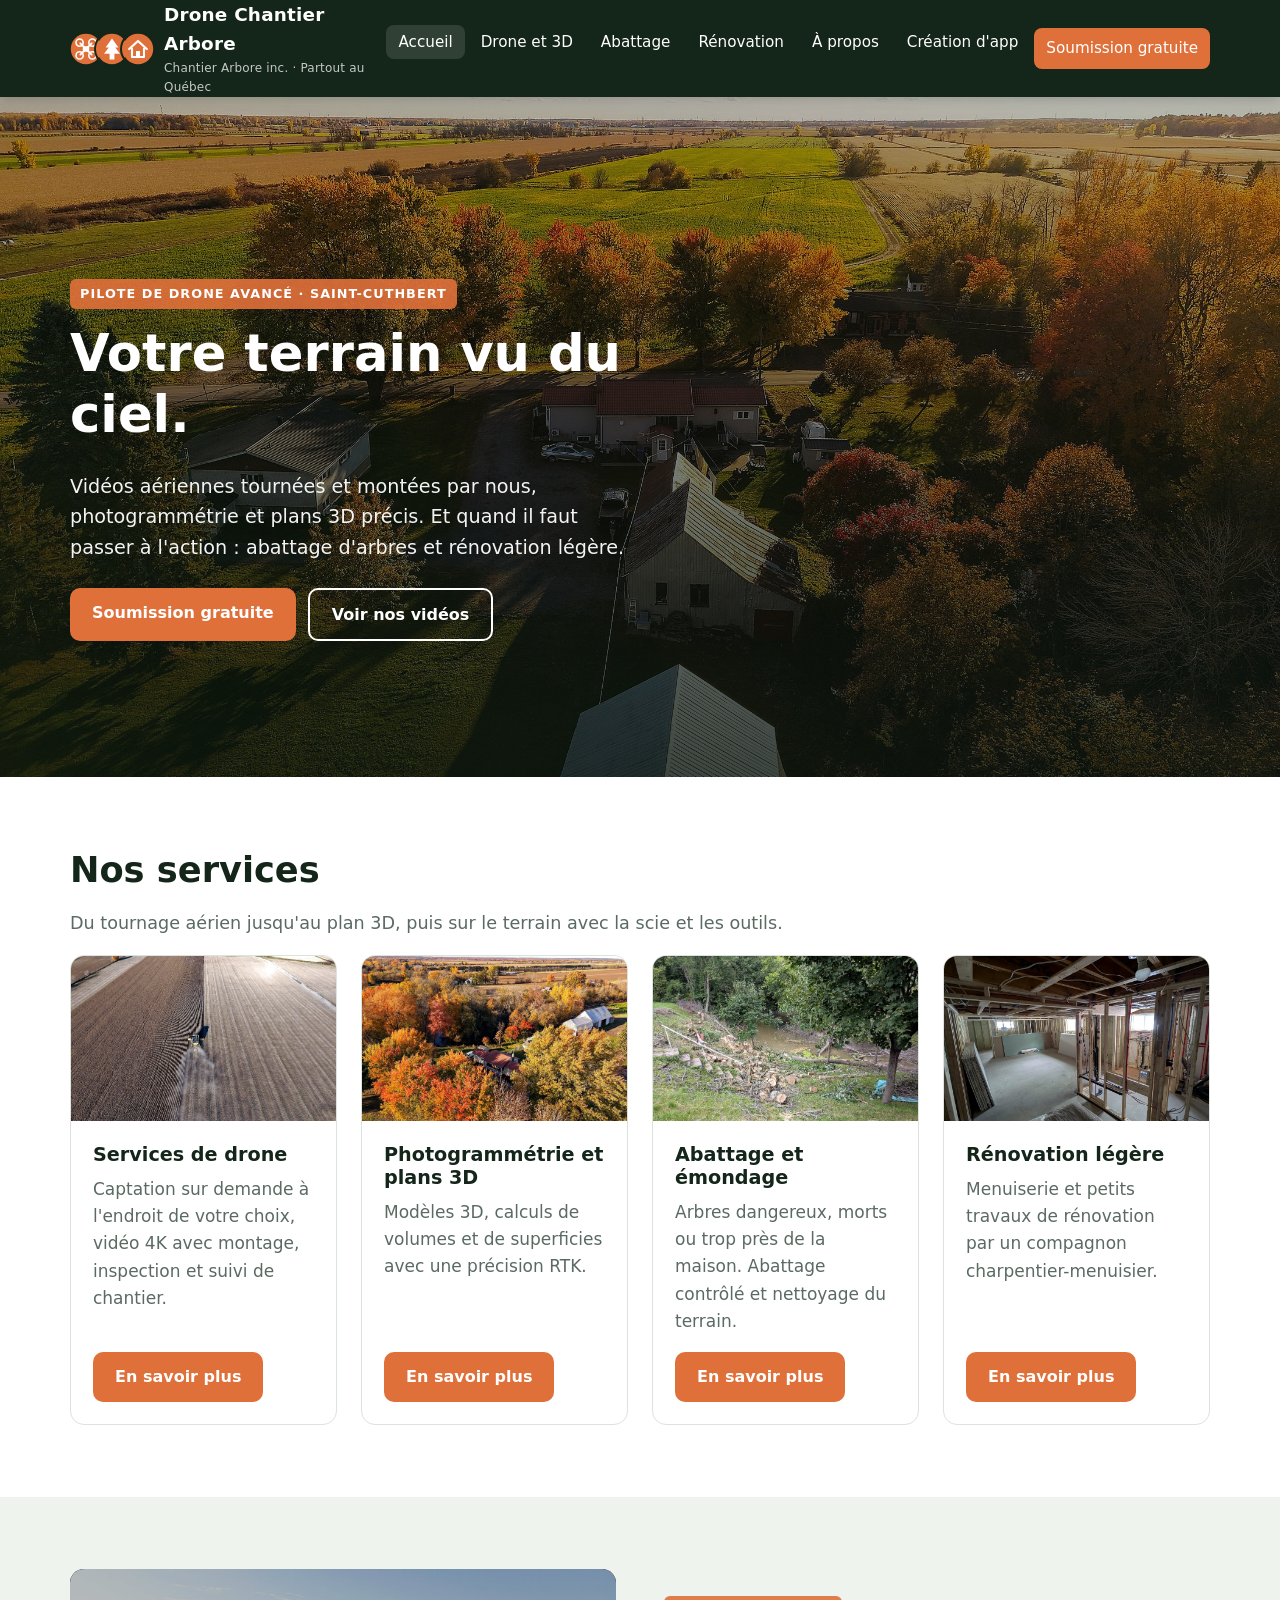
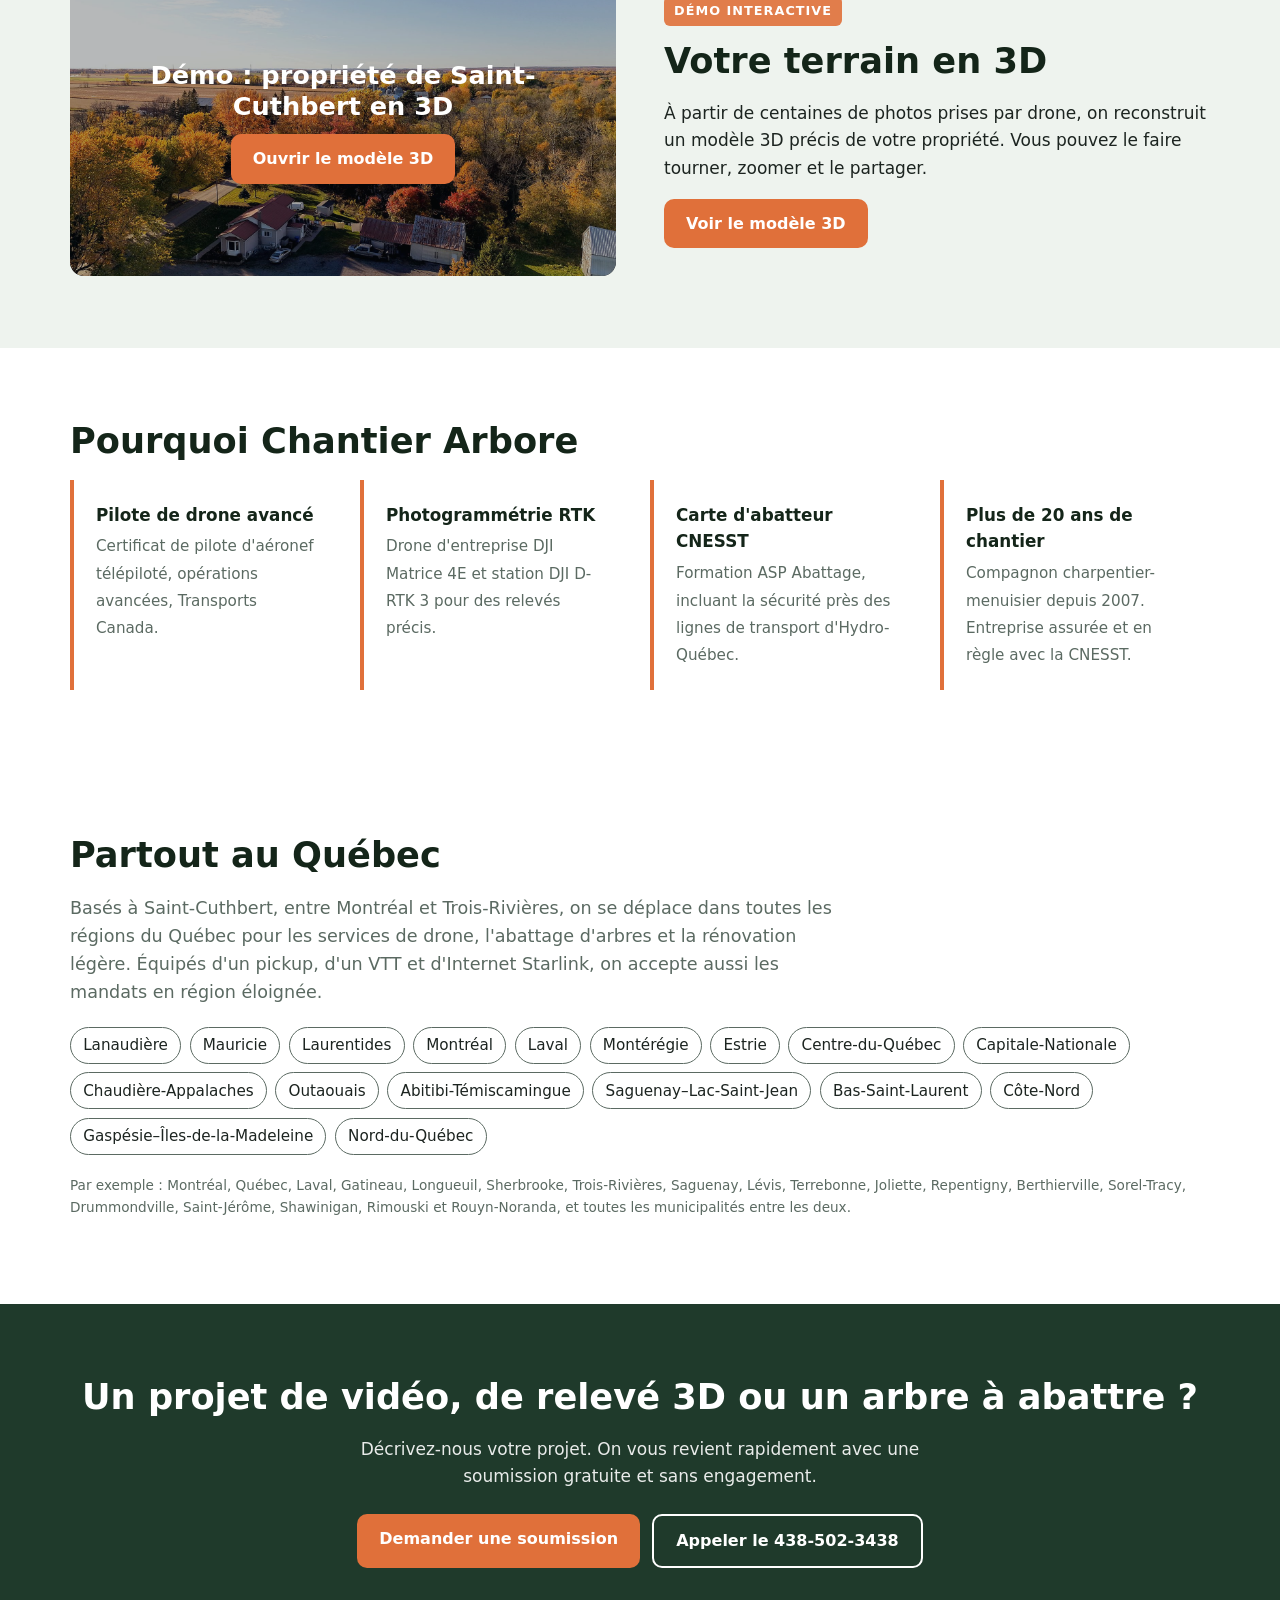
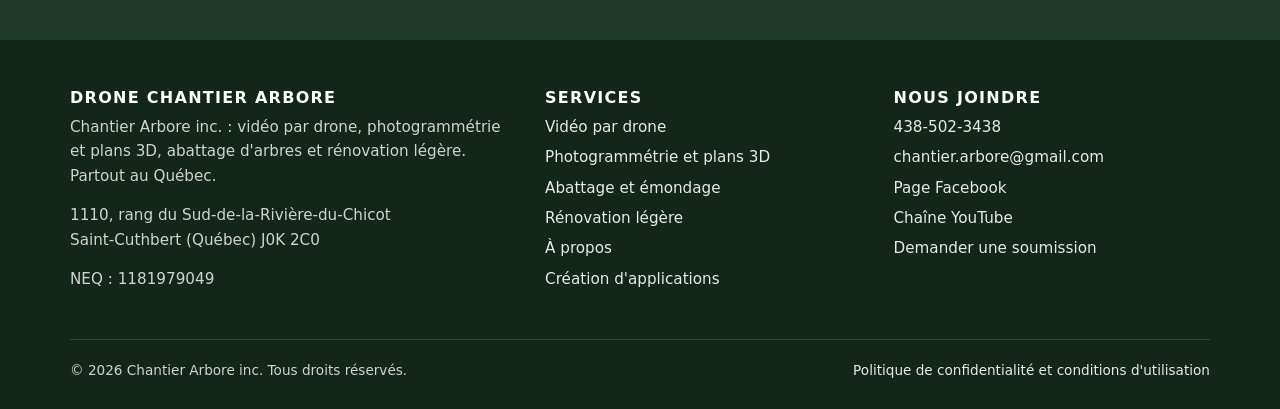
==== commit 93c664bf: "Nom Drone Chantier Arbore dans les titres, zone desservie: partout au Québec Co-Authored-By: Claude " ====
--- a/index.html
+++ b/index.html
@@ -3,20 +3,20 @@
 <head>
 <meta charset="utf-8">
 <meta name="viewport" content="width=device-width, initial-scale=1">
-<title>Services de drone en Lanaudière et au Québec : vidéo, inspection, plans 3D | Chantier Arbore</title>
-<meta name="description" content="Pilote de drone avancé certifié à Saint-Cuthbert (Lanaudière) : vidéo aérienne et montage, inspection visuelle, suivi de chantier vu du ciel, photogrammétrie RTK et plans 3D. Partout au Québec.">
-<meta property="og:title" content="Services de drone en Lanaudière et au Québec : vidéo, inspection, plans 3D | Chantier Arbore">
-<meta property="og:description" content="Pilote de drone avancé certifié à Saint-Cuthbert (Lanaudière) : vidéo aérienne et montage, inspection visuelle, suivi de chantier vu du ciel, photogrammétrie RTK et plans 3D. Partout au Québec.">
+<title>Drone Chantier Arbore | Services de drone partout au Québec : vidéo, inspection, plans 3D</title>
+<meta name="description" content="Drone Chantier Arbore, pilote de drone avancé certifié : vidéo aérienne et montage, inspection visuelle, suivi de chantier, photogrammétrie RTK et plans 3D. Partout au Québec.">
+<meta property="og:title" content="Drone Chantier Arbore | Services de drone partout au Québec : vidéo, inspection, plans 3D">
+<meta property="og:description" content="Drone Chantier Arbore, pilote de drone avancé certifié : vidéo aérienne et montage, inspection visuelle, suivi de chantier, photogrammétrie RTK et plans 3D. Partout au Québec.">
 <meta property="og:image" content="images/drone-saint-cuthbert.jpg">
 <link rel="icon" href="favicon.svg" type="image/svg+xml">
 <link rel="stylesheet" href="style.css">
 <link rel="canonical" href="https://dronechantierarbore.ca/">
-<script type="application/ld+json">{"@context": "https://schema.org", "@type": "ProfessionalService", "name": "Chantier Arbore inc.", "alternateName": ["Drone Chantier Arbore", "Chantier Arbore — Services de drone"], "description": "Services de drone au Québec : vidéo aérienne et montage, inspection visuelle, suivi de chantier vu du ciel, photogrammétrie RTK et plans 3D. Aussi abattage d'arbres et rénovation légère.", "telephone": "+1-438-502-3438", "email": "chantier.arbore@gmail.com", "address": {"@type": "PostalAddress", "streetAddress": "1110, rang du Sud-de-la-Rivière-du-Chicot", "addressLocality": "Saint-Cuthbert", "addressRegion": "QC", "postalCode": "J0K 2C0", "addressCountry": "CA"}, "areaServed": ["Lanaudière", "Mauricie", "Laurentides", "Montréal", "Québec"], "sameAs": ["https://www.youtube.com/@dronechantierarbore", "https://www.facebook.com/Dronechantierarbore"], "knowsAbout": ["Drone", "Vidéo aérienne", "Photogrammétrie", "RTK", "Modélisation 3D", "Inspection par drone", "Abattage d'arbres"], "hasOfferCatalog": {"@type": "OfferCatalog", "name": "Services", "itemListElement": [{"@type": "Offer", "itemOffered": {"@type": "Service", "name": "Captation aérienne par drone sur demande"}}, {"@type": "Offer", "itemOffered": {"@type": "Service", "name": "Vidéo aérienne par drone et montage vidéo"}}, {"@type": "Offer", "itemOffered": {"@type": "Service", "name": "Inspection visuelle par drone"}}, {"@type": "Offer", "itemOffered": {"@type": "Service", "name": "Suivi de chantier vu du ciel"}}, {"@type": "Offer", "itemOffered": {"@type": "Service", "name": "Photogrammétrie RTK et plans 3D"}}, {"@type": "Offer", "itemOffered": {"@type": "Service", "name": "Calcul de volumes et de superficies par drone"}}, {"@type": "Offer", "itemOffered": {"@type": "Service", "name": "Inspection de toiture par drone"}}, {"@type": "Offer", "itemOffered": {"@type": "Service", "name": "Abattage et émondage d'arbres"}}, {"@type": "Offer", "itemOffered": {"@type": "Service", "name": "Rénovation légère et menuiserie"}}, {"@type": "Offer", "itemOffered": {"@type": "Service", "name": "Création d'applications Android"}}]}, "url": "https://dronechantierarbore.ca/"}</script>
+<script type="application/ld+json">{"@context": "https://schema.org", "@type": "ProfessionalService", "name": "Chantier Arbore inc.", "alternateName": ["Drone Chantier Arbore", "Chantier Arbore — Services de drone"], "description": "Services de drone au Québec : vidéo aérienne et montage, inspection visuelle, suivi de chantier vu du ciel, photogrammétrie RTK et plans 3D. Aussi abattage d'arbres et rénovation légère.", "telephone": "+1-438-502-3438", "email": "chantier.arbore@gmail.com", "address": {"@type": "PostalAddress", "streetAddress": "1110, rang du Sud-de-la-Rivière-du-Chicot", "addressLocality": "Saint-Cuthbert", "addressRegion": "QC", "postalCode": "J0K 2C0", "addressCountry": "CA"}, "areaServed": [{"@type": "AdministrativeArea", "name": "Québec"}, {"@type": "AdministrativeArea", "name": "Lanaudière"}, {"@type": "AdministrativeArea", "name": "Mauricie"}, {"@type": "AdministrativeArea", "name": "Laurentides"}, {"@type": "AdministrativeArea", "name": "Montréal"}, {"@type": "AdministrativeArea", "name": "Laval"}, {"@type": "AdministrativeArea", "name": "Montérégie"}, {"@type": "AdministrativeArea", "name": "Estrie"}, {"@type": "AdministrativeArea", "name": "Centre-du-Québec"}, {"@type": "AdministrativeArea", "name": "Capitale-Nationale"}, {"@type": "AdministrativeArea", "name": "Chaudière-Appalaches"}, {"@type": "AdministrativeArea", "name": "Outaouais"}, {"@type": "AdministrativeArea", "name": "Abitibi-Témiscamingue"}, {"@type": "AdministrativeArea", "name": "Saguenay–Lac-Saint-Jean"}, {"@type": "AdministrativeArea", "name": "Bas-Saint-Laurent"}, {"@type": "AdministrativeArea", "name": "Côte-Nord"}, {"@type": "AdministrativeArea", "name": "Gaspésie–Îles-de-la-Madeleine"}, {"@type": "AdministrativeArea", "name": "Nord-du-Québec"}], "sameAs": ["https://www.youtube.com/@dronechantierarbore", "https://www.facebook.com/Dronechantierarbore"], "knowsAbout": ["Drone", "Vidéo aérienne", "Photogrammétrie", "RTK", "Modélisation 3D", "Inspection par drone", "Abattage d'arbres"], "hasOfferCatalog": {"@type": "OfferCatalog", "name": "Services", "itemListElement": [{"@type": "Offer", "itemOffered": {"@type": "Service", "name": "Captation aérienne par drone sur demande"}}, {"@type": "Offer", "itemOffered": {"@type": "Service", "name": "Vidéo aérienne par drone et montage vidéo"}}, {"@type": "Offer", "itemOffered": {"@type": "Service", "name": "Inspection visuelle par drone"}}, {"@type": "Offer", "itemOffered": {"@type": "Service", "name": "Suivi de chantier vu du ciel"}}, {"@type": "Offer", "itemOffered": {"@type": "Service", "name": "Photogrammétrie RTK et plans 3D"}}, {"@type": "Offer", "itemOffered": {"@type": "Service", "name": "Calcul de volumes et de superficies par drone"}}, {"@type": "Offer", "itemOffered": {"@type": "Service", "name": "Inspection de toiture par drone"}}, {"@type": "Offer", "itemOffered": {"@type": "Service", "name": "Abattage et émondage d'arbres"}}, {"@type": "Offer", "itemOffered": {"@type": "Service", "name": "Rénovation légère et menuiserie"}}, {"@type": "Offer", "itemOffered": {"@type": "Service", "name": "Création d'applications Android"}}]}, "url": "https://dronechantierarbore.ca/"}</script>
 </head>
 <body>
 <header class="entete">
   <div class="conteneur">
-    <a class="logo" href="index.html"><span class="icones"><svg viewBox="0 0 40 40" aria-hidden="true"><circle cx="20" cy="20" r="19" fill="#e0703a"/><g stroke="#fff" stroke-width="2.4" stroke-linecap="round"><path d="M13 13l14 14M27 13L13 27"/></g><g fill="none" stroke="#fff" stroke-width="2"><circle cx="12" cy="12" r="4.5"/><circle cx="28" cy="12" r="4.5"/><circle cx="12" cy="28" r="4.5"/><circle cx="28" cy="28" r="4.5"/></g><rect x="16" y="16.5" width="8" height="7" rx="2" fill="#fff"/></svg><svg viewBox="0 0 40 40" aria-hidden="true"><circle cx="20" cy="20" r="19" fill="#e0703a"/><path d="M20 7l-8 11h4l-6 8h7v7h6v-7h7l-6-8h4z" fill="#fff"/></svg><svg viewBox="0 0 40 40" aria-hidden="true"><circle cx="20" cy="20" r="19" fill="#e0703a"/><path d="M9 20L20 10l11 10" fill="none" stroke="#fff" stroke-width="2.8" stroke-linecap="round" stroke-linejoin="round"/><path d="M12.5 18.5V30h15V18.5" fill="none" stroke="#fff" stroke-width="2.6" stroke-linejoin="round"/><rect x="17.5" y="22.5" width="5" height="7.5" fill="#fff"/></svg></span><span>Chantier Arbore inc.<small>Services de drone · Saint-Cuthbert, Québec</small></span></a>
+    <a class="logo" href="index.html"><span class="icones"><svg viewBox="0 0 40 40" aria-hidden="true"><circle cx="20" cy="20" r="19" fill="#e0703a"/><g stroke="#fff" stroke-width="2.4" stroke-linecap="round"><path d="M13 13l14 14M27 13L13 27"/></g><g fill="none" stroke="#fff" stroke-width="2"><circle cx="12" cy="12" r="4.5"/><circle cx="28" cy="12" r="4.5"/><circle cx="12" cy="28" r="4.5"/><circle cx="28" cy="28" r="4.5"/></g><rect x="16" y="16.5" width="8" height="7" rx="2" fill="#fff"/></svg><svg viewBox="0 0 40 40" aria-hidden="true"><circle cx="20" cy="20" r="19" fill="#e0703a"/><path d="M20 7l-8 11h4l-6 8h7v7h6v-7h7l-6-8h4z" fill="#fff"/></svg><svg viewBox="0 0 40 40" aria-hidden="true"><circle cx="20" cy="20" r="19" fill="#e0703a"/><path d="M9 20L20 10l11 10" fill="none" stroke="#fff" stroke-width="2.8" stroke-linecap="round" stroke-linejoin="round"/><path d="M12.5 18.5V30h15V18.5" fill="none" stroke="#fff" stroke-width="2.6" stroke-linejoin="round"/><rect x="17.5" y="22.5" width="5" height="7.5" fill="#fff"/></svg></span><span>Drone Chantier Arbore<small>Chantier Arbore inc. · Partout au Québec</small></span></a>
     <button class="menu-toggle" aria-expanded="false" aria-controls="menu">Menu</button>
     <ul class="menu" id="menu">
       <li><a href="index.html" aria-current="page">Accueil</a></li>
@@ -107,6 +107,33 @@
   </div>
 </section>
 
+<section id="zone">
+  <div class="conteneur">
+    <h2>Partout au Québec</h2>
+    <p class="intro">Basés à Saint-Cuthbert, entre Montréal et Trois-Rivières, on se déplace dans toutes les régions du Québec pour les services de drone, l'abattage d'arbres et la rénovation légère. Équipés d'un pickup, d'un VTT et d'Internet Starlink, on accepte aussi les mandats en région éloignée.</p>
+    <ul class="regions">
+      <li>Lanaudière</li>
+      <li>Mauricie</li>
+      <li>Laurentides</li>
+      <li>Montréal</li>
+      <li>Laval</li>
+      <li>Montérégie</li>
+      <li>Estrie</li>
+      <li>Centre-du-Québec</li>
+      <li>Capitale-Nationale</li>
+      <li>Chaudière-Appalaches</li>
+      <li>Outaouais</li>
+      <li>Abitibi-Témiscamingue</li>
+      <li>Saguenay–Lac-Saint-Jean</li>
+      <li>Bas-Saint-Laurent</li>
+      <li>Côte-Nord</li>
+      <li>Gaspésie–Îles-de-la-Madeleine</li>
+      <li>Nord-du-Québec</li>
+    </ul>
+    <p class="note">Par exemple : Montréal, Québec, Laval, Gatineau, Longueuil, Sherbrooke, Trois-Rivières, Saguenay, Lévis, Terrebonne, Joliette, Repentigny, Berthierville, Sorel-Tracy, Drummondville, Saint-Jérôme, Shawinigan, Rimouski et Rouyn-Noranda, et toutes les municipalités entre les deux.</p>
+  </div>
+</section>
+
 <section class="appel">
   <div class="conteneur">
     <h2>Un projet de vidéo, de relevé 3D ou un arbre à abattre ?</h2>
@@ -122,8 +149,8 @@
   <div class="conteneur">
     <div class="colonnes">
       <div>
-        <h3>Chantier Arbore inc.</h3>
-        <p>Vidéo par drone, photogrammétrie et plans 3D, abattage d'arbres et rénovation légère. Lanaudière et partout au Québec.</p>
+        <h3>Drone Chantier Arbore</h3>
+        <p>Chantier Arbore inc. : vidéo par drone, photogrammétrie et plans 3D, abattage d'arbres et rénovation légère. Partout au Québec.</p>
         <p>1110, rang du Sud-de-la-Rivière-du-Chicot<br>Saint-Cuthbert (Québec) J0K 2C0</p>
         <p>NEQ : 1181979049</p>
       </div>
--- a/style.css
+++ b/style.css
@@ -187,3 +187,7 @@
 .faq summary { cursor: pointer; font-weight: 600; color: var(--vert-fonce); font-size: 1.05rem; }
 .faq details[open] summary { color: var(--orange-fonce); margin-bottom: 8px; }
 .faq details p { margin: 0; color: var(--doux); }
+
+/* Zone desservie : régions du Québec */
+.regions { list-style: none; padding: 0; margin: 1.2em 0; display: flex; flex-wrap: wrap; gap: .5em; }
+.regions li { padding: .35em .8em; border: 1px solid var(--doux); border-radius: 999px; font-size: .95rem; }
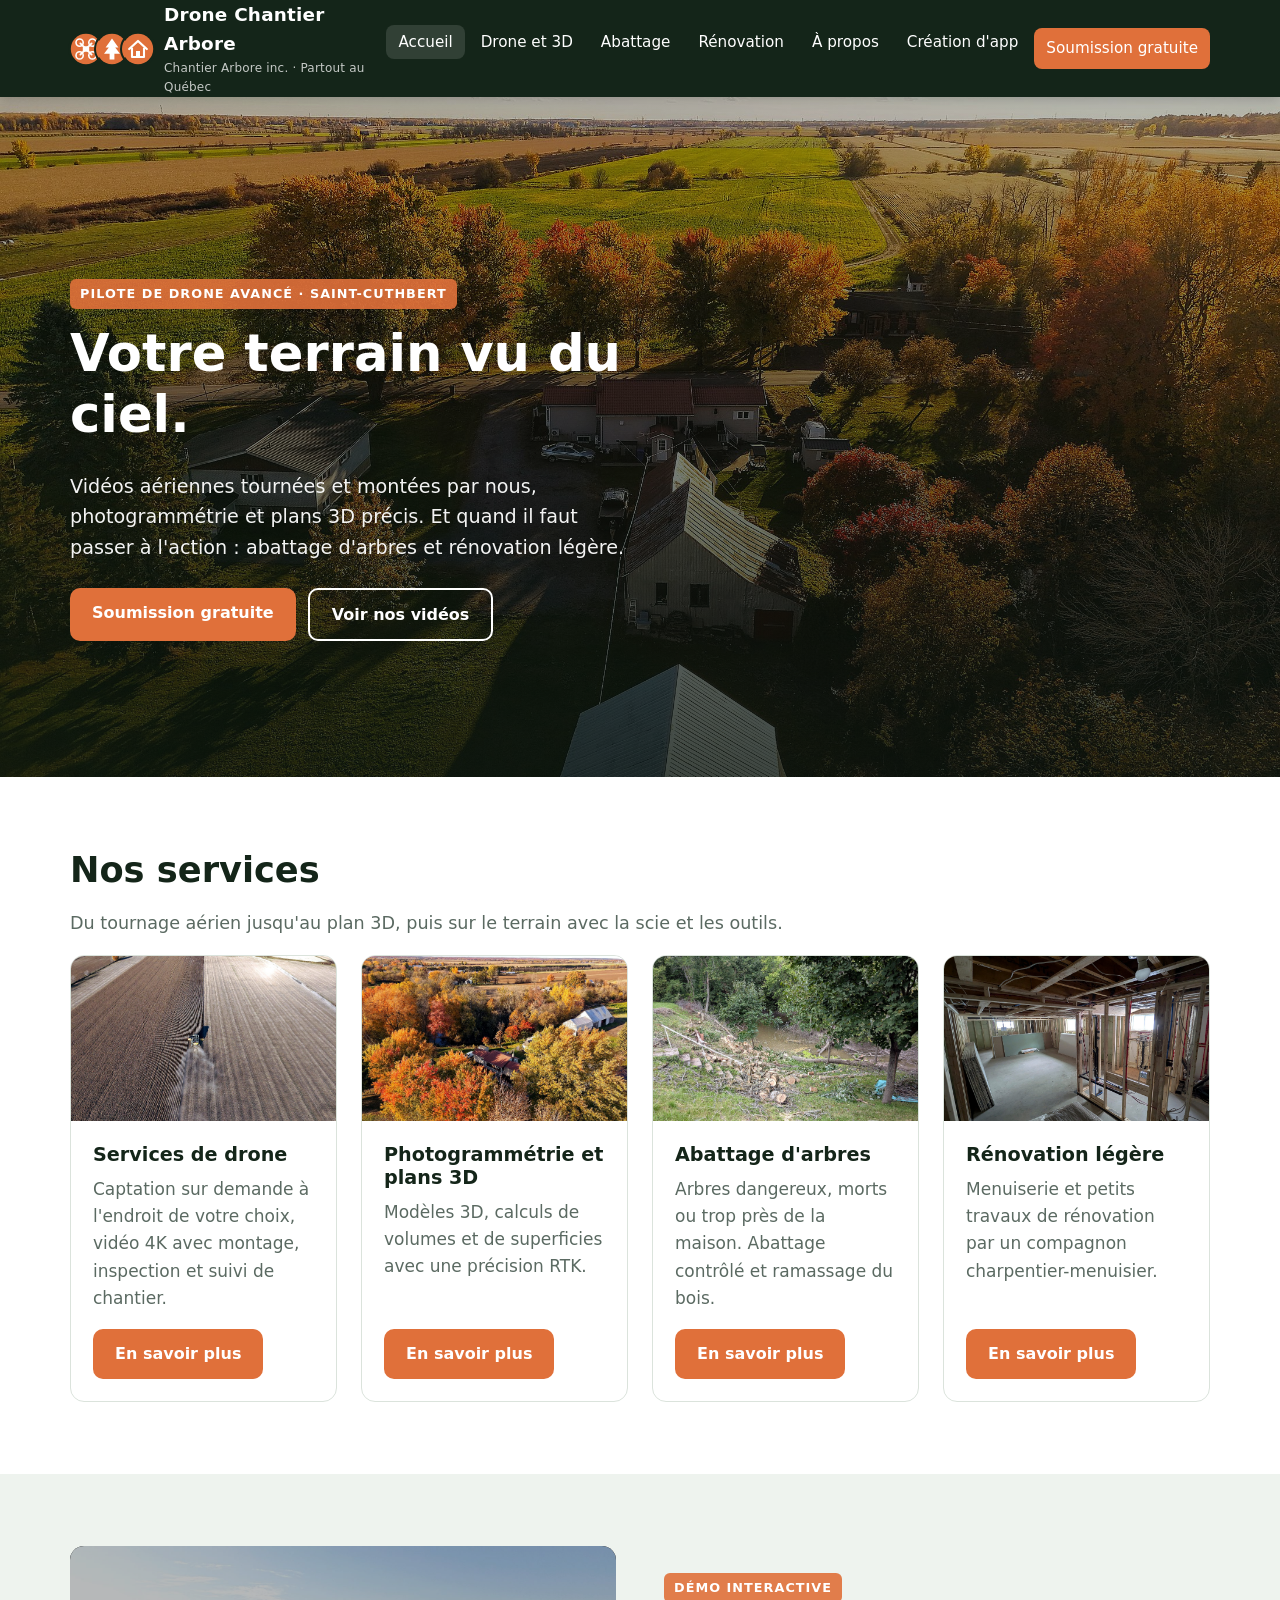
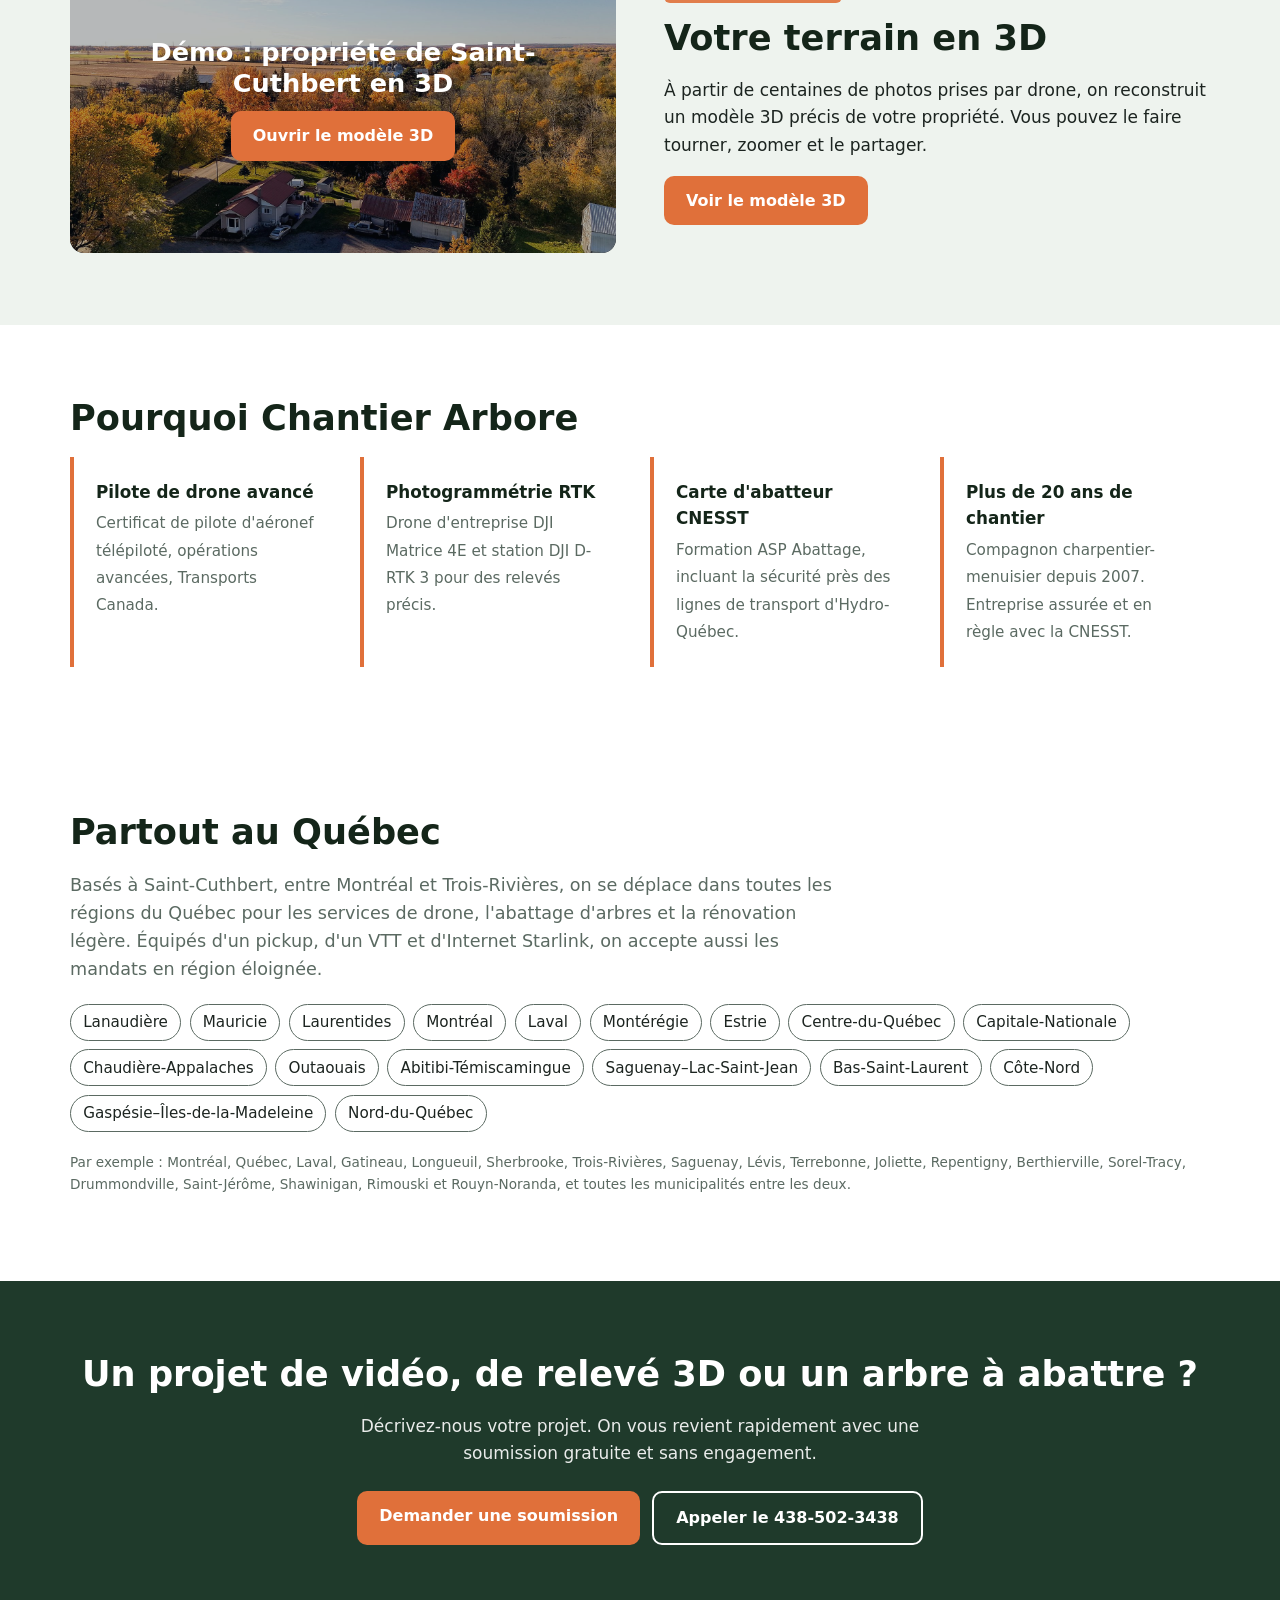
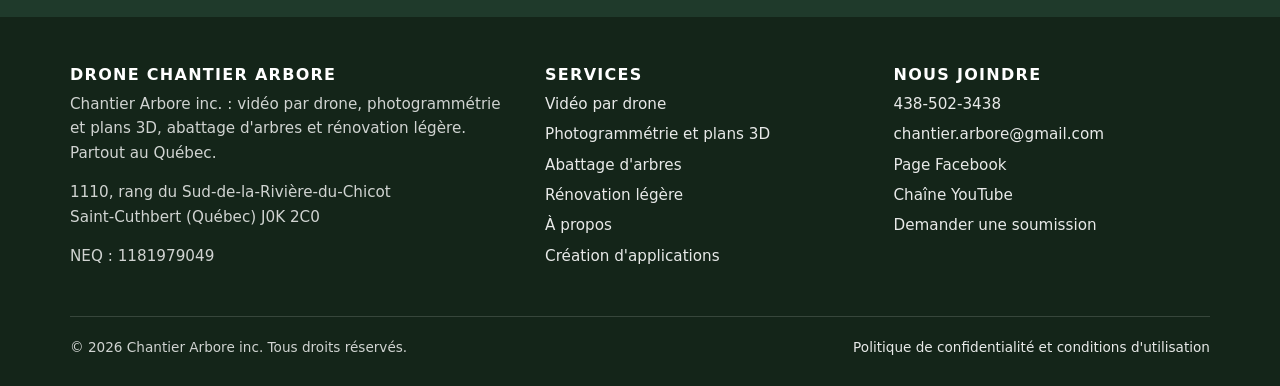
==== commit 41d484d0: "Abattage: seulement abattage et ramassage (retrait émondage/élagage), page renommée abattage.html av" ====
--- a/index.html
+++ b/index.html
@@ -11,7 +11,7 @@
 <link rel="icon" href="favicon.svg" type="image/svg+xml">
 <link rel="stylesheet" href="style.css">
 <link rel="canonical" href="https://dronechantierarbore.ca/">
-<script type="application/ld+json">{"@context": "https://schema.org", "@type": "ProfessionalService", "name": "Chantier Arbore inc.", "alternateName": ["Drone Chantier Arbore", "Chantier Arbore — Services de drone"], "description": "Services de drone au Québec : vidéo aérienne et montage, inspection visuelle, suivi de chantier vu du ciel, photogrammétrie RTK et plans 3D. Aussi abattage d'arbres et rénovation légère.", "telephone": "+1-438-502-3438", "email": "chantier.arbore@gmail.com", "address": {"@type": "PostalAddress", "streetAddress": "1110, rang du Sud-de-la-Rivière-du-Chicot", "addressLocality": "Saint-Cuthbert", "addressRegion": "QC", "postalCode": "J0K 2C0", "addressCountry": "CA"}, "areaServed": [{"@type": "AdministrativeArea", "name": "Québec"}, {"@type": "AdministrativeArea", "name": "Lanaudière"}, {"@type": "AdministrativeArea", "name": "Mauricie"}, {"@type": "AdministrativeArea", "name": "Laurentides"}, {"@type": "AdministrativeArea", "name": "Montréal"}, {"@type": "AdministrativeArea", "name": "Laval"}, {"@type": "AdministrativeArea", "name": "Montérégie"}, {"@type": "AdministrativeArea", "name": "Estrie"}, {"@type": "AdministrativeArea", "name": "Centre-du-Québec"}, {"@type": "AdministrativeArea", "name": "Capitale-Nationale"}, {"@type": "AdministrativeArea", "name": "Chaudière-Appalaches"}, {"@type": "AdministrativeArea", "name": "Outaouais"}, {"@type": "AdministrativeArea", "name": "Abitibi-Témiscamingue"}, {"@type": "AdministrativeArea", "name": "Saguenay–Lac-Saint-Jean"}, {"@type": "AdministrativeArea", "name": "Bas-Saint-Laurent"}, {"@type": "AdministrativeArea", "name": "Côte-Nord"}, {"@type": "AdministrativeArea", "name": "Gaspésie–Îles-de-la-Madeleine"}, {"@type": "AdministrativeArea", "name": "Nord-du-Québec"}], "sameAs": ["https://www.youtube.com/@dronechantierarbore", "https://www.facebook.com/Dronechantierarbore"], "knowsAbout": ["Drone", "Vidéo aérienne", "Photogrammétrie", "RTK", "Modélisation 3D", "Inspection par drone", "Abattage d'arbres"], "hasOfferCatalog": {"@type": "OfferCatalog", "name": "Services", "itemListElement": [{"@type": "Offer", "itemOffered": {"@type": "Service", "name": "Captation aérienne par drone sur demande"}}, {"@type": "Offer", "itemOffered": {"@type": "Service", "name": "Vidéo aérienne par drone et montage vidéo"}}, {"@type": "Offer", "itemOffered": {"@type": "Service", "name": "Inspection visuelle par drone"}}, {"@type": "Offer", "itemOffered": {"@type": "Service", "name": "Suivi de chantier vu du ciel"}}, {"@type": "Offer", "itemOffered": {"@type": "Service", "name": "Photogrammétrie RTK et plans 3D"}}, {"@type": "Offer", "itemOffered": {"@type": "Service", "name": "Calcul de volumes et de superficies par drone"}}, {"@type": "Offer", "itemOffered": {"@type": "Service", "name": "Inspection de toiture par drone"}}, {"@type": "Offer", "itemOffered": {"@type": "Service", "name": "Abattage et émondage d'arbres"}}, {"@type": "Offer", "itemOffered": {"@type": "Service", "name": "Rénovation légère et menuiserie"}}, {"@type": "Offer", "itemOffered": {"@type": "Service", "name": "Création d'applications Android"}}]}, "url": "https://dronechantierarbore.ca/"}</script>
+<script type="application/ld+json">{"@context": "https://schema.org", "@type": "ProfessionalService", "name": "Chantier Arbore inc.", "alternateName": ["Drone Chantier Arbore", "Chantier Arbore — Services de drone"], "description": "Services de drone au Québec : vidéo aérienne et montage, inspection visuelle, suivi de chantier vu du ciel, photogrammétrie RTK et plans 3D. Aussi abattage d'arbres et rénovation légère.", "telephone": "+1-438-502-3438", "email": "chantier.arbore@gmail.com", "address": {"@type": "PostalAddress", "streetAddress": "1110, rang du Sud-de-la-Rivière-du-Chicot", "addressLocality": "Saint-Cuthbert", "addressRegion": "QC", "postalCode": "J0K 2C0", "addressCountry": "CA"}, "areaServed": [{"@type": "AdministrativeArea", "name": "Québec"}, {"@type": "AdministrativeArea", "name": "Lanaudière"}, {"@type": "AdministrativeArea", "name": "Mauricie"}, {"@type": "AdministrativeArea", "name": "Laurentides"}, {"@type": "AdministrativeArea", "name": "Montréal"}, {"@type": "AdministrativeArea", "name": "Laval"}, {"@type": "AdministrativeArea", "name": "Montérégie"}, {"@type": "AdministrativeArea", "name": "Estrie"}, {"@type": "AdministrativeArea", "name": "Centre-du-Québec"}, {"@type": "AdministrativeArea", "name": "Capitale-Nationale"}, {"@type": "AdministrativeArea", "name": "Chaudière-Appalaches"}, {"@type": "AdministrativeArea", "name": "Outaouais"}, {"@type": "AdministrativeArea", "name": "Abitibi-Témiscamingue"}, {"@type": "AdministrativeArea", "name": "Saguenay–Lac-Saint-Jean"}, {"@type": "AdministrativeArea", "name": "Bas-Saint-Laurent"}, {"@type": "AdministrativeArea", "name": "Côte-Nord"}, {"@type": "AdministrativeArea", "name": "Gaspésie–Îles-de-la-Madeleine"}, {"@type": "AdministrativeArea", "name": "Nord-du-Québec"}], "sameAs": ["https://www.youtube.com/@dronechantierarbore", "https://www.facebook.com/Dronechantierarbore"], "knowsAbout": ["Drone", "Vidéo aérienne", "Photogrammétrie", "RTK", "Modélisation 3D", "Inspection par drone", "Abattage d'arbres"], "hasOfferCatalog": {"@type": "OfferCatalog", "name": "Services", "itemListElement": [{"@type": "Offer", "itemOffered": {"@type": "Service", "name": "Captation aérienne par drone sur demande"}}, {"@type": "Offer", "itemOffered": {"@type": "Service", "name": "Vidéo aérienne par drone et montage vidéo"}}, {"@type": "Offer", "itemOffered": {"@type": "Service", "name": "Inspection visuelle par drone"}}, {"@type": "Offer", "itemOffered": {"@type": "Service", "name": "Suivi de chantier vu du ciel"}}, {"@type": "Offer", "itemOffered": {"@type": "Service", "name": "Photogrammétrie RTK et plans 3D"}}, {"@type": "Offer", "itemOffered": {"@type": "Service", "name": "Calcul de volumes et de superficies par drone"}}, {"@type": "Offer", "itemOffered": {"@type": "Service", "name": "Inspection de toiture par drone"}}, {"@type": "Offer", "itemOffered": {"@type": "Service", "name": "Abattage d'arbres et ramassage du bois"}}, {"@type": "Offer", "itemOffered": {"@type": "Service", "name": "Rénovation légère et menuiserie"}}, {"@type": "Offer", "itemOffered": {"@type": "Service", "name": "Création d'applications Android"}}]}, "url": "https://dronechantierarbore.ca/"}</script>
 </head>
 <body>
 <header class="entete">
@@ -21,7 +21,7 @@
     <ul class="menu" id="menu">
       <li><a href="index.html" aria-current="page">Accueil</a></li>
       <li><a href="drone-3d.html">Drone et 3D</a></li>
-      <li><a href="abattage-emondage.html">Abattage</a></li>
+      <li><a href="abattage.html">Abattage</a></li>
       <li><a href="renovation.html">Rénovation</a></li>
       <li><a href="a-propos.html">À propos</a></li>
       <li><a href="conteseveil.html">Création d'app</a></li>
@@ -63,9 +63,9 @@
       <article class="carte">
         <img src="images/bois-coupe.jpg" alt="Billots coupés après un abattage" loading="lazy">
         <div class="corps">
-          <h3>Abattage et émondage</h3>
-          <p>Arbres dangereux, morts ou trop près de la maison. Abattage contrôlé et nettoyage du terrain.</p>
-          <a class="bouton contour" href="abattage-emondage.html">En savoir plus</a>
+          <h3>Abattage d'arbres</h3>
+          <p>Arbres dangereux, morts ou trop près de la maison. Abattage contrôlé et ramassage du bois.</p>
+          <a class="bouton contour" href="abattage.html">En savoir plus</a>
         </div>
       </article>
       <article class="carte">
@@ -159,7 +159,7 @@
         <ul>
           <li><a href="drone-3d.html#videos">Vidéo par drone</a></li>
           <li><a href="drone-3d.html#photogrammetrie">Photogrammétrie et plans 3D</a></li>
-          <li><a href="abattage-emondage.html">Abattage et émondage</a></li>
+          <li><a href="abattage.html">Abattage d'arbres</a></li>
           <li><a href="renovation.html">Rénovation légère</a></li>
           <li><a href="a-propos.html">À propos</a></li>
           <li><a href="conteseveil.html">Création d'applications</a></li>
